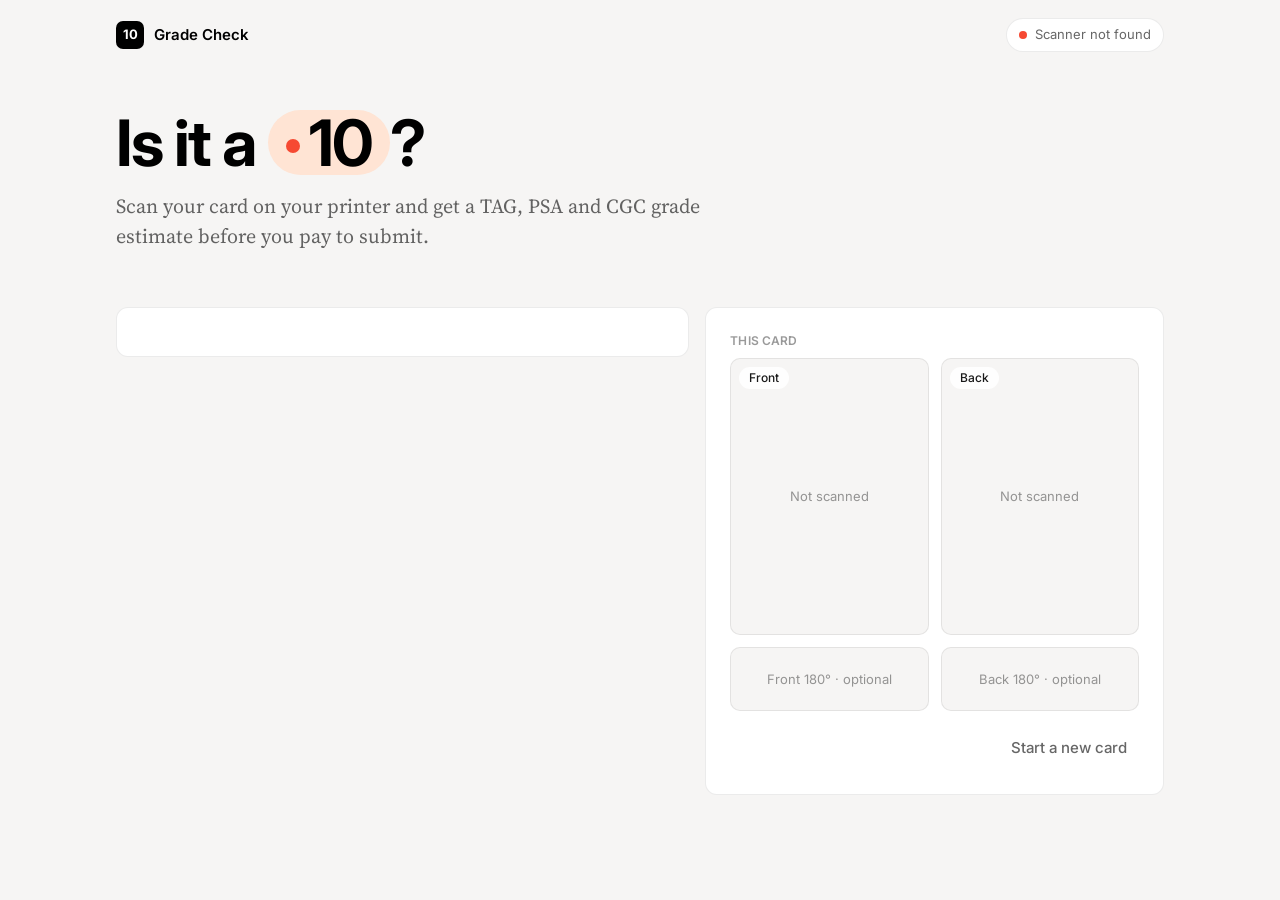
==== templates/grade.html @ aa5a7afa "Add Grade Check: scan a card and estimate TAG, PSA and CGC grades A local web app (grade_app.py, por" ====
<!doctype html>
<html lang="en">
<head>
<meta charset="utf-8">
<meta name="viewport" content="width=device-width, initial-scale=1">
<title>Grade Check</title>
<link rel="preconnect" href="https://fonts.googleapis.com">
<link rel="preconnect" href="https://fonts.gstatic.com" crossorigin>
<link href="https://fonts.googleapis.com/css2?family=Inter:wght@400;500;600;700&family=Source+Serif+4:opsz,wght@8..60,400&display=swap" rel="stylesheet">
<style>
  :root {
    --paper: #f6f5f4; --white: #ffffff; --ink: #000000;
    --ink-95: rgba(0,0,0,.95); --ink-90: rgba(0,0,0,.9); --ink-60: rgba(0,0,0,.6);
    --ink-40: rgba(0,0,0,.4); --ink-20: rgba(0,0,0,.2); --hair: rgba(0,0,0,.08); --hair-2: rgba(0,0,0,.05);
    --blue: #0075de; --blue-hover: #005bab; --sky-tint: #e6f3fe; --sky-wash: #62aef0;
    --marigold: #ffb110; --saffron: #e89d01; --coral: #f64932; --vermillion: #e32d14;
    --midnight: #02093a; --mocha: #b18164; --graphite: #615d59;
    --peach: #ffe4d4; --mint: #e3f5e9; --mint-ink: #1f7a45; --butter: #fff3d6; --rose: #fde7e3;
    --sans: "Inter", -apple-system, BlinkMacSystemFont, "Segoe UI", sans-serif;
    --serif: "Source Serif 4", Georgia, serif;
  }
  * { box-sizing: border-box; }
  html { -webkit-font-smoothing: antialiased; }
  body { margin: 0; background: var(--paper); color: var(--ink-95); font: 16px/1.5 var(--sans); font-feature-settings: "lnum"; }
  main { max-width: 1080px; margin: 0 auto; padding: 0 16px 96px; }
  button { font: inherit; cursor: pointer; }
  a { color: var(--blue); }

  /* top bar */
  .bar { display: flex; align-items: center; justify-content: space-between; padding: 18px 0; gap: 12px; }
  .brand { display: flex; align-items: center; gap: 10px; font-weight: 600; font-size: 15px; color: var(--ink); }
  .logo { width: 28px; height: 28px; border-radius: 7px; background: var(--ink); color: var(--white); display: grid; place-items: center; font-size: 13px; font-weight: 700; }
  .status { display: inline-flex; align-items: center; gap: 8px; font-size: 13px; color: var(--ink-60); padding: 6px 12px; border-radius: 9999px; background: var(--white); border: 1px solid var(--hair); }
  .dot { width: 8px; height: 8px; border-radius: 50%; background: var(--ink-20); }
  .dot.on { background: #2fb36a; box-shadow: 0 0 0 3px rgba(47,179,106,.15); }
  .dot.off { background: var(--coral); }

  /* hero */
  .hero { padding: 40px 0 28px; }
  h1 { font-size: clamp(40px, 7vw, 64px); line-height: 1.02; letter-spacing: -0.03em; font-weight: 700; margin: 0; color: var(--ink); }
  .hl { display: inline-block; background: var(--peach); border-radius: 9999px; padding: 0 .28em; position: relative; }
  .hl::before { content: ""; display: inline-block; width: .22em; height: .22em; border-radius: 50%; background: var(--coral); vertical-align: middle; margin: -.1em .14em 0 0; }
  .lede { font-family: var(--serif); font-size: 20px; line-height: 1.5; color: var(--ink-60); max-width: 640px; margin: 16px 0 0; }

  /* stepper */
  .steps { display: flex; gap: 8px; flex-wrap: wrap; margin: 8px 0 20px; }
  .step-pill { display: inline-flex; align-items: center; gap: 8px; border: 1px solid var(--hair); background: var(--white); color: var(--ink-60); border-radius: 9999px; padding: 6px 14px 6px 6px; font-size: 14px; font-weight: 500; transition: background .2s ease, color .2s ease, border-color .2s ease; }
  .step-pill .n { width: 22px; height: 22px; border-radius: 50%; background: var(--hair-2); display: grid; place-items: center; font-size: 12px; font-weight: 600; color: var(--ink-60); }
  .step-pill.active { color: var(--ink); border-color: var(--ink-20); }
  .step-pill.active .n { background: var(--ink); color: var(--white); }
  .step-pill.done .n { background: var(--mint); color: var(--mint-ink); }
  .step-pill .opt { font-size: 11px; color: var(--ink-40); font-weight: 500; }
  .step-pill:hover { border-color: var(--ink-20); }

  /* layout */
  .work { display: grid; grid-template-columns: minmax(0, 1.25fr) minmax(0, 1fr); gap: 16px; align-items: start; }
  @media (max-width: 860px) { .work { grid-template-columns: 1fr; } }
  .card { background: var(--white); border: 1px solid var(--hair); border-radius: 12px; padding: 24px; }
  .card h2 { font-size: 22px; letter-spacing: -0.011em; line-height: 1.25; margin: 0 0 6px; color: var(--ink); font-weight: 600; }
  .muted { color: var(--ink-60); }
  .small { font-size: 14px; }
  .eyebrow { font-size: 12px; letter-spacing: .01em; text-transform: uppercase; color: var(--ink-40); font-weight: 600; margin-bottom: 8px; }

  /* step panel */
  .stage { display: grid; grid-template-columns: 180px 1fr; gap: 24px; align-items: center; margin: 20px 0 24px; }
  @media (max-width: 520px) { .stage { grid-template-columns: 1fr; } .stage svg { max-width: 200px; } }
  .checklist { list-style: none; padding: 0; margin: 0; display: grid; gap: 10px; }
  .checklist li { display: flex; gap: 10px; align-items: flex-start; font-size: 15px; color: var(--ink-90); }
  .tick { flex: none; width: 20px; height: 20px; border-radius: 6px; border: 1.5px solid var(--ink-20); margin-top: 1px; display: grid; place-items: center; cursor: pointer; transition: all .2s ease; background: var(--white); }
  .tick.on { background: var(--ink); border-color: var(--ink); }
  .tick.on::after { content: ""; width: 9px; height: 5px; border: 2px solid var(--white); border-top: 0; border-right: 0; transform: rotate(-45deg) translate(1px, -1px); }
  .actions { display: flex; gap: 10px; align-items: center; flex-wrap: wrap; }
  .btn { border: 0; border-radius: 8px; padding: 10px 18px; font-size: 15px; font-weight: 500; transition: background .2s ease, transform .2s cubic-bezier(.34,1.56,.64,1); }
  .btn:active { transform: scale(.97); }
  .btn-primary { background: var(--blue); color: var(--white); }
  .btn-primary:hover { background: var(--blue-hover); }
  .btn-primary:disabled { background: var(--ink-20); cursor: wait; }
  .btn-ghost { background: var(--sky-tint); color: var(--blue); }
  .btn-text { background: transparent; color: var(--ink-60); padding: 10px 12px; }
  .btn-text:hover { color: var(--ink); }
  .btn-big { padding: 14px 26px; font-size: 16px; font-weight: 600; }
  .link-upload { font-size: 14px; color: var(--ink-60); cursor: pointer; text-decoration: underline; text-decoration-color: var(--ink-20); text-underline-offset: 3px; }
  .link-upload input { display: none; }
  .res { display: inline-flex; background: var(--hair-2); border-radius: 9999px; padding: 3px; gap: 2px; }
  .res button { border: 0; background: transparent; border-radius: 9999px; padding: 5px 12px; font-size: 13px; font-weight: 500; color: var(--ink-60); }
  .res button.on { background: var(--white); color: var(--ink); box-shadow: 0 0 0 1px var(--hair); }

  .progress { height: 6px; background: var(--hair-2); border-radius: 9999px; overflow: hidden; margin-top: 16px; display: none; }
  .progress.on { display: block; }
  .progress i { display: block; height: 100%; width: 0; background: var(--blue); border-radius: 9999px; transition: width .4s linear; }
  .msg { margin-top: 14px; font-size: 14px; padding: 10px 14px; border-radius: 8px; display: none; }
  .msg.on { display: block; }
  .msg.err { background: var(--rose); color: var(--vermillion); }
  .msg.warn { background: var(--butter); color: #8a5a00; }
  .msg.ok { background: var(--mint); color: var(--mint-ink); }

  /* tray */
  .tray { display: grid; grid-template-columns: 1fr 1fr; gap: 12px; }
  .thumb { border: 1px solid var(--hair); border-radius: 10px; background: var(--paper); aspect-ratio: 5/7; display: grid; place-items: center; overflow: hidden; position: relative; cursor: pointer; transition: border-color .2s ease; }
  .thumb:hover { border-color: var(--ink-20); }
  .thumb img { width: 100%; height: 100%; object-fit: contain; }
  .thumb .ph { color: var(--ink-40); font-size: 13px; text-align: center; padding: 8px; }
  .thumb .tag { position: absolute; left: 8px; top: 8px; background: rgba(255,255,255,.92); border-radius: 9999px; padding: 2px 10px; font-size: 12px; font-weight: 500; color: var(--ink-90); }
  .thumb .c { position: absolute; left: 8px; right: 8px; bottom: 8px; background: rgba(255,255,255,.92); border-radius: 8px; padding: 4px 8px; font-size: 12px; font-variant-numeric: tabular-nums; color: var(--ink-90); text-align: center; }
  .tray-sub { display: grid; grid-template-columns: 1fr 1fr; gap: 12px; margin-top: 12px; }
  .tray-sub .thumb { aspect-ratio: auto; height: 64px; }

  /* results */
  .results { margin-top: 48px; display: none; }
  .results.on { display: block; }
  .section-title { font-size: clamp(28px, 4vw, 40px); letter-spacing: -0.025em; line-height: 1.1; font-weight: 700; margin: 0 0 8px; color: var(--ink); }
  .verdict { border-radius: 12px; padding: 32px; display: grid; grid-template-columns: 1fr auto; gap: 24px; align-items: center; margin-top: 20px; }
  @media (max-width: 640px) { .verdict { grid-template-columns: 1fr; } }
  .verdict.good { background: var(--mint); }
  .verdict.maybe { background: var(--butter); }
  .verdict.no { background: var(--rose); }
  .verdict.unknown { background: var(--sky-tint); }
  .verdict h3 { font-size: clamp(26px, 4vw, 36px); letter-spacing: -0.02em; line-height: 1.12; margin: 0; color: var(--ink); }
  .verdict p { font-family: var(--serif); font-size: 18px; color: var(--ink-60); margin: 10px 0 0; max-width: 560px; }
  .big-num { font-size: 72px; font-weight: 700; letter-spacing: -0.04em; line-height: 1; color: var(--ink); text-align: right; }
  .big-num small { display: block; font-size: 13px; letter-spacing: 0; font-weight: 500; color: var(--ink-60); margin-top: 6px; }

  .companies { display: grid; grid-template-columns: repeat(3, minmax(0, 1fr)); gap: 16px; margin-top: 16px; }
  @media (max-width: 760px) { .companies { grid-template-columns: 1fr; } }
  .co-name { display: flex; justify-content: space-between; align-items: center; }
  .co-name b { font-size: 14px; letter-spacing: .02em; }
  .pill { display: inline-block; border-radius: 9999px; padding: 3px 10px; font-size: 12px; font-weight: 500; }
  .pill.good { background: var(--mint); color: var(--mint-ink); }
  .pill.maybe { background: var(--butter); color: #8a5a00; }
  .pill.no { background: var(--rose); color: var(--vermillion); }
  .pill.grey { background: var(--hair-2); color: var(--ink-60); }
  .grade-val { font-size: 40px; font-weight: 700; letter-spacing: -0.03em; line-height: 1.1; margin: 14px 0 4px; color: var(--ink); }
  .grade-sub { font-size: 14px; color: var(--ink-60); font-variant-numeric: tabular-nums; }
  .why { list-style: none; padding: 0; margin: 16px 0 0; display: grid; gap: 8px; border-top: 1px solid var(--hair); padding-top: 14px; }
  .why li { font-size: 14px; color: var(--ink-60); display: flex; gap: 8px; }
  .why li::before { content: ""; flex: none; width: 6px; height: 6px; border-radius: 50%; background: var(--ink-20); margin-top: 8px; }

  .measure { display: grid; grid-template-columns: repeat(2, minmax(0, 1fr)); gap: 16px; margin-top: 16px; }
  @media (max-width: 760px) { .measure { grid-template-columns: 1fr; } }
  .diagram { display: grid; grid-template-columns: 1fr; gap: 16px; align-items: start; }
  .diagram .cs { max-width: 460px; width: 100%; margin: 0 auto; }
  .kv { display: grid; gap: 10px; font-size: 14px; }
  .kv div { display: flex; justify-content: space-between; gap: 12px; border-bottom: 1px solid var(--hair-2); padding-bottom: 8px; }
  .kv span:first-child { color: var(--ink-60); }
  .kv span:last-child { font-variant-numeric: tabular-nums; font-weight: 500; }
  .legend { display: flex; gap: 14px; flex-wrap: wrap; font-size: 12px; color: var(--ink-60); margin-top: 12px; }
  .legend i { display: inline-block; width: 8px; height: 8px; border-radius: 50%; margin-right: 6px; vertical-align: middle; }
  .surface-img { width: 100%; border-radius: 8px; margin-top: 12px; border: 1px solid var(--hair); }

  /* expected grades */
  .xg { margin-top: 16px; }
  .xg-head { display: flex; justify-content: space-between; align-items: baseline; gap: 12px; flex-wrap: wrap; padding-bottom: 12px; border-bottom: 1px solid var(--hair); }
  .xg-row { display: grid; grid-template-columns: 150px 220px 170px 1fr; gap: 16px; align-items: center; padding: 14px 0; border-bottom: 1px solid var(--hair-2); }
  .xg-row:last-of-type { border-bottom: 0; }
  @media (max-width: 860px) { .xg-row { grid-template-columns: 1fr 1fr; } .xg-why { grid-column: 1 / -1; } }
  .xg-co { font-weight: 700; font-size: 18px; color: var(--ink); }
  .xg-co span { display: block; font-weight: 400; font-size: 12px; color: var(--ink-40); margin-top: 6px; }
  .xg-logo { display: block; height: 30px; width: auto; max-width: 110px; object-fit: contain; object-position: left center; }
  .xg-logo-psa { height: 24px; }
  .xg-grade { display: flex; align-items: center; gap: 10px; }
  .xg-grade b { font-size: 24px; letter-spacing: -0.02em; color: var(--ink); }
  .xg-sub { font-size: 13px; color: var(--ink-60); font-variant-numeric: tabular-nums; }
  .xg-why { font-size: 13px; color: var(--ink-60); }

  /* centering on the real scan */
  .cs { position: relative; cursor: zoom-in; }
  .cs img { width: 100%; display: block; border-radius: 6px; }
  .cs svg { position: absolute; inset: 0; width: 100%; height: 100%; overflow: visible; }
  .cs-card { fill: none; stroke: rgba(255,255,255,.55); stroke-width: .25; stroke-dasharray: 1 .8; }
  .cs-inner { fill: none; stroke: #3fd0e6; stroke-width: .35; }
  .cs-dim { stroke: #3fd0e6; stroke-width: .45; }
  .cs-lbl { font: 600 3px Inter, sans-serif; fill: #fff; paint-order: stroke; stroke: rgba(0,0,0,.75); stroke-width: .7px; }

  .spot { margin: 14px 0 0; cursor: zoom-in; }
  .spot img { width: 100%; display: block; border-radius: 6px; border: 1px solid var(--hair); }
  .spot figcaption { font-size: 13px; color: var(--ink-60); margin-top: 6px; }
  .spot figcaption b { color: var(--ink); font-weight: 600; }

  /* close-up inspection */
  .tabs { display: inline-flex; background: var(--hair-2); border-radius: 9999px; padding: 3px; gap: 2px; margin-bottom: 16px; }
  .tabs button { border: 0; background: transparent; border-radius: 9999px; padding: 6px 16px; font-size: 14px; font-weight: 500; color: var(--ink-60); }
  .tabs button.on { background: var(--white); color: var(--ink); box-shadow: 0 0 0 1px var(--hair); }
  .cu-top { display: grid; grid-template-columns: minmax(0, 1fr) minmax(0, 1.2fr); gap: 20px; align-items: start; }
  @media (max-width: 760px) { .cu-top { grid-template-columns: 1fr; } }
  figure { margin: 0; }
  .cu-full img, .cu-tile img { width: 100%; display: block; border-radius: 6px; cursor: zoom-in; }
  .cu-full figcaption, .cu-tile figcaption { font-size: 12px; color: var(--ink-60); margin-top: 6px; display: flex; align-items: center; gap: 6px; }
  .cu-tile figcaption { text-transform: capitalize; }
  .cu-tile .ends { margin-left: auto; display: flex; gap: 16px; flex: 1; justify-content: space-between; padding-left: 16px; text-transform: none; color: var(--ink-40); }
  .cu-tile figcaption i { width: 8px; height: 8px; border-radius: 50%; display: inline-block; }
  .cu-corners { display: grid; grid-template-columns: 1fr 1fr; gap: 12px; }
  .cu-edges { display: grid; gap: 12px; }
  .findings { display: grid; grid-template-columns: repeat(auto-fill, minmax(260px, 1fr)); gap: 12px; }
  .finding { display: grid; grid-template-columns: 96px 1fr; gap: 12px; align-items: center; border: 1px solid var(--hair); border-radius: 10px; padding: 8px; cursor: zoom-in; }
  .finding img { width: 96px; height: 96px; object-fit: cover; border-radius: 6px; }
  .finding b { display: block; margin: 4px 0 2px; font-size: 14px; text-transform: capitalize; }
  .fine { font-family: var(--serif); font-size: 16px; color: var(--ink-60); margin-top: 28px; max-width: 720px; }
  .modal { position: fixed; inset: 0; background: rgba(246,245,244,.92); display: none; place-items: center; z-index: 10; padding: 16px; }
  .modal.on { display: grid; }
  .modal img { max-width: min(560px, 100%); max-height: 90vh; border-radius: 12px; border: 1px solid var(--hair); background: var(--white); }
</style>
</head>
<body>
<main>
  <div class="bar">
    <div class="brand"><div class="logo">10</div>Grade Check</div>
    <div class="status"><span class="dot" id="dot"></span><span id="statusText">Looking for your scanner…</span></div>
  </div>

  <section class="hero">
    <h1>Is it a <span class="hl">10</span>?</h1>
    <p class="lede">Scan your card on your printer and get a TAG, PSA and CGC grade estimate before you pay to submit.</p>
  </section>

  <nav class="steps" id="steps"></nav>

  <div class="work">
    <section class="card" id="panel"></section>
    <aside class="card">
      <div class="eyebrow">This card</div>
      <div class="tray">
        <div class="thumb" data-slot="front"><span class="tag">Front</span><div class="ph">Not scanned</div></div>
        <div class="thumb" data-slot="back"><span class="tag">Back</span><div class="ph">Not scanned</div></div>
      </div>
      <div class="tray-sub">
        <div class="thumb" data-slot="front_rot"><div class="ph">Front 180° · optional</div></div>
        <div class="thumb" data-slot="back_rot"><div class="ph">Back 180° · optional</div></div>
      </div>
      <div class="actions" style="margin-top:16px; justify-content:space-between">
        <span class="muted small" id="sessionLabel"></span>
        <button class="btn btn-text" id="newCard">Start a new card</button>
      </div>
    </aside>
  </div>

  <section class="results" id="results"></section>
</main>
<div class="modal" id="modal"><img alt="Enlarged scan"></div>

<script>
const STEPS = [
  {id: "prep", label: "Set up"},
  {id: "front", label: "Front"},
  {id: "back", label: "Back"},
  {id: "front_rot", label: "Front 180°", optional: true},
  {id: "back_rot", label: "Back 180°", optional: true},
];
const SCAN_SECONDS = {600: 40, 1200: 150};
const state = {session: null, step: "prep", dpi: 1200, done: {}, data: {}, checks: [false, false, false, false]};

const $ = (s, el = document) => el.querySelector(s);
const esc = s => String(s ?? "").replace(/[&<>"']/g, c => ({"&": "&amp;", "<": "&lt;", ">": "&gt;", '"': "&quot;", "'": "&#39;"}[c]));

/* ---------- scanner status ---------- */
async function checkScanner() {
  try {
    const r = await (await fetch("/api/scanner")).json();
    $("#dot").className = "dot " + (r.ok ? "on" : "off");
    $("#statusText").textContent = r.ok ? "HP ENVY · " + r.state.toLowerCase() : "Scanner not found";
    if (r.ok && r.located && !state.located) { state.located = true; if (state.step === "prep") renderPanel(); }
  } catch { $("#dot").className = "dot off"; $("#statusText").textContent = "Scanner not found"; }
}

/* ---------- stepper ---------- */
function renderSteps() {
  $("#steps").innerHTML = STEPS.map((s, i) => {
    const cls = [s.id === state.step ? "active" : "", (s.id === "prep" ? state.checks.every(Boolean) && state.step !== "prep" : state.done[s.id]) ? "done" : ""].join(" ");
    const mark = (s.id === "prep" ? state.step !== "prep" : state.done[s.id]) ? "✓" : i + 1;
    return `<button class="step-pill ${cls}" data-step="${s.id}"><span class="n">${mark}</span>${s.label}${s.optional ? ' <span class="opt">optional</span>' : ""}</button>`;
  }).join("");
  document.querySelectorAll("[data-step]").forEach(b => b.onclick = () => go(b.dataset.step));
}

function go(step) { state.step = step; renderSteps(); renderPanel(); }

/* ---------- placement diagram ---------- */
function platenSVG({flipped = false, rotated = false} = {}) {
  const card = flipped ? "#3c5aa6" : "#ffd84d";
  const rot = rotated ? "rotate(180 92 112)" : "";
  return `<svg viewBox="0 0 170 210" width="100%" role="img" aria-label="The card sitting in the scan guide's window">
    <rect x="4" y="4" width="162" height="202" rx="10" fill="#fff" stroke="rgba(0,0,0,.2)"/>
    <path d="M14 14 L34 14 M14 14 L14 34 M14 14 L30 30" stroke="#0075de" stroke-width="3" stroke-linecap="round" fill="none"/>
    <rect x="36" y="40" width="112" height="144" rx="8" fill="#111"/>
    <g transform="${rot}">
      <rect x="48" y="52" width="88" height="122" rx="6" fill="${card}" stroke="rgba(0,0,0,.25)"/>
      <rect x="55" y="59" width="74" height="108" rx="3" fill="${flipped ? "#6f8fd6" : "#fff4c2"}"/>
      ${rotated ? "" : `<text x="92" y="118" text-anchor="middle" font-size="16" font-weight="700" font-family="Inter, sans-serif" fill="rgba(0,0,0,.55)">${flipped ? "BACK" : "FRONT"}</text>`}
      ${rotated ? `<text x="92" y="118" text-anchor="middle" font-size="16" font-weight="700" font-family="Inter, sans-serif" fill="rgba(0,0,0,.55)" transform="rotate(180 92 112)">${flipped ? "BACK" : "FRONT"}</text>` : ""}
    </g>
    <text x="40" y="32" font-size="10" font-family="Inter, sans-serif" fill="rgba(0,0,0,.5)">guide in the arrow corner</text>
    <text x="85" y="200" text-anchor="middle" font-size="10" font-family="Inter, sans-serif" fill="rgba(0,0,0,.5)">card in window, black cover on top</text>
  </svg>`;
}

/* ---------- step panel ---------- */
const PREP = [
  `<a href="/guide" target="_blank" rel="noopener">Print the scan guide</a> (two sheets) and cut out sheet 1's window. One time only.`,
  "Lay sheet 1 on the glass, printed side up, blue corner in the scanner's arrow corner.",
  "Drop the card into the window face down, lined up with the little ticks.",
  "Lay sheet 2 on top, black side down, then close the lid gently.",
];
const SCAN_COPY = {
  front: {title: "Scan the front", body: "Card face down in the window, black cover sheet on top.", svg: {}},
  back: {title: "Scan the back", body: "Lift the cover, flip the card over inside the window, put the cover back.", svg: {flipped: true}},
  front_rot: {title: "Front, turned upside down", body: "For the surface check: front facing the glass again, turned 180° in the window. The light then hits from the other side, so dents and scratches show up.", svg: {rotated: true}},
  back_rot: {title: "Back, turned upside down", body: "Same idea for the back: flip it, then turn it 180°.", svg: {flipped: true, rotated: true}},
};

function renderPanel() {
  const p = $("#panel");
  if (state.step === "prep") {
    const loc = state.locate;
    p.innerHTML = `
      <div class="eyebrow">Step 1</div>
      <h2>Set up the scanner</h2>
      <p class="muted small" style="margin:0">The printed guide holds the card in the same spot every time and gives it the black background edge checks need.</p>
      <div class="stage">
        ${loc && loc.preview ? `<img src="${esc(loc.preview)}" alt="Preview of the scanner glass" style="width:100%;border-radius:8px;border:1px solid var(--hair);cursor:zoom-in" id="prevImg">` : platenSVG()}
        <ul class="checklist">${PREP.map((t, i) => `<li><span class="tick ${state.checks[i] ? "on" : ""}" data-check="${i}" role="checkbox" aria-checked="${state.checks[i]}" tabindex="0"></span><span>${t}</span></li>`).join("")}</ul>
      </div>
      <div class="actions">
        <button class="btn ${loc && loc.region ? "btn-ghost" : "btn-primary btn-big"}" id="locate">${loc && loc.region ? "Find it again" : "Find my card"}</button>
        ${loc && loc.region ? `<button class="btn btn-primary btn-big" id="ready">Looks good, scan the front</button>` : ""}
        ${state.located && !loc ? `<button class="btn btn-text" id="ready">Skip, the guide hasn't moved</button>` : ""}
      </div>
      <div class="progress" id="prog"><i></i></div>
      <div class="msg" id="msg"></div>`;
    p.querySelectorAll("[data-check]").forEach(t => t.onclick = () => { state.checks[+t.dataset.check] ^= 1; renderPanel(); });
    $("#locate").onclick = locateCard;
    if ($("#ready")) $("#ready").onclick = () => { state.checks = state.checks.map(() => true); go("front"); };
    if ($("#prevImg")) $("#prevImg").onclick = () => { $("#modal img").src = loc.preview; $("#modal").classList.add("on"); };
    if (loc) {
      if (!loc.region) showMsg((loc.warnings || []).join(" ") || loc.error || "Couldn't find the card.", "err");
      else if (loc.warnings && loc.warnings.length) showMsg(loc.warnings.join(" "), "warn");
      else showMsg(loc.mode === "guide" ? "Found the guide and your card, nicely inside the window." : "Found your card.", "ok");
    }
    return;
  }
  const c = SCAN_COPY[state.step];
  const idx = STEPS.findIndex(s => s.id === state.step) + 1;
  const done = state.done[state.step];
  p.innerHTML = `
    <div class="eyebrow">Step ${idx}${STEPS[idx - 1].optional ? " · optional" : ""}</div>
    <h2>${c.title}</h2>
    <p class="muted small" style="margin:0">${c.body}</p>
    <div class="stage">
      ${platenSVG(c.svg)}
      <div>
        <div class="eyebrow">Resolution</div>
        <div class="res" id="res">
          <button data-dpi="600" class="${state.dpi === 600 ? "on" : ""}">600 dpi · ~40s</button>
          <button data-dpi="1200" class="${state.dpi === 1200 ? "on" : ""}">1200 dpi · ~2½ min</button>
        </div>
        <p class="muted small">1200 shows the finest edge wear. 600 is quicker and still fine for centering.</p>
      </div>
    </div>
    <div class="actions">
      <button class="btn btn-primary btn-big" id="scanBtn">${done ? "Scan again" : "Scan " + STEPS[idx - 1].label.toLowerCase()}</button>
      ${done ? `<button class="btn btn-ghost" id="nextBtn">${nextStep() ? "Next step" : "See results"}</button>` : ""}
      ${STEPS[idx - 1].optional && !done ? `<button class="btn btn-text" id="skipBtn">Skip</button>` : ""}
      <label class="link-upload">or upload an image<input type="file" accept="image/*" id="file"></label>
    </div>
    <div class="progress" id="prog"><i></i></div>
    <div class="msg" id="msg"></div>`;
  p.querySelectorAll("[data-dpi]").forEach(b => b.onclick = () => { state.dpi = +b.dataset.dpi; renderPanel(); });
  $("#scanBtn").onclick = () => scan(state.step);
  $("#file").onchange = e => upload(state.step, e.target.files[0]);
  if ($("#nextBtn")) $("#nextBtn").onclick = advance;
  if ($("#skipBtn")) $("#skipBtn").onclick = advance;
  const d = state.data[state.step];
  if (d && d.warnings && d.warnings.length) showMsg(d.warnings.join(" "), "warn");
}

function nextStep() {
  const order = STEPS.map(s => s.id);
  const i = order.indexOf(state.step);
  return order.slice(i + 1).find(id => id !== "prep" && !state.done[id]);
}
function advance() {
  const n = nextStep();
  if (n) go(n); else { buildReport(); $("#results").scrollIntoView({behavior: "smooth"}); }
}

function showMsg(text, kind) {
  const m = $("#msg"); if (!m) return;
  m.className = "msg on " + kind; m.textContent = text;
}

async function locateCard() {
  const btn = $("#locate");
  btn.disabled = true; btn.textContent = "Taking a quick preview…";
  startProgress(15);
  let d;
  try { d = await (await fetch(`/api/locate/${state.session}`, {method: "POST"})).json(); }
  catch (e) { d = {error: "Couldn't reach the scanner: " + e}; }
  stopProgress();
  state.locate = d;
  if (d.region) state.checks = state.checks.map(() => true);
  renderPanel();
}

/* ---------- scanning ---------- */
let timer = null;
function startProgress(seconds) {
  const bar = $("#prog"); bar.classList.add("on");
  const t0 = Date.now();
  timer = setInterval(() => {
    const pct = Math.min(94, 100 * (1 - Math.exp(-(Date.now() - t0) / 1000 / (seconds * 0.6))));
    $("i", bar).style.width = pct + "%";
  }, 300);
}
function stopProgress() { clearInterval(timer); const bar = $("#prog"); if (bar) $("i", bar).style.width = "100%"; }

async function scan(slot) {
  const btn = $("#scanBtn");
  btn.disabled = true; btn.textContent = "Scanning… keep the lid closed";
  startProgress(SCAN_SECONDS[state.dpi]);
  try {
    const r = await fetch(`/api/scan/${state.session}/${slot}`, {method: "POST", headers: {"Content-Type": "application/json"}, body: JSON.stringify({dpi: state.dpi})});
    handleResult(slot, await r.json());
  } catch (e) { handleResult(slot, {error: "Couldn't reach the scanner: " + e}); }
  stopProgress();
}

async function upload(slot, file) {
  if (!file) return;
  const fd = new FormData(); fd.append("file", file);
  const btn = $("#scanBtn"); btn.disabled = true; btn.textContent = "Measuring…";
  const r = await fetch(`/api/upload/${state.session}/${slot}`, {method: "POST", body: fd});
  handleResult(slot, await r.json());
}

function handleResult(slot, d) {
  if (d.error) {
    renderPanel();
    showMsg(d.error, "err");
    if (d.raw) setThumb(slot, d.raw, "Card not found");
    return;
  }
  state.done[slot] = true; state.data[slot] = d;
  setThumb(slot, d.overlay, centeringShort(d.centering));
  renderSteps(); renderPanel();
  if (state.done.front && state.done.back) buildReport();
}

function centeringShort(c) {
  if (!c || c.lr === undefined) return "Centering: not found";
  return `${Math.round(c.lr)}/${Math.round(100 - c.lr)} · ${Math.round(c.tb)}/${Math.round(100 - c.tb)}`;
}

function setThumb(slot, src, caption) {
  const t = document.querySelector(`.thumb[data-slot="${slot}"]`);
  const tag = $(".tag", t);
  t.innerHTML = `${tag ? tag.outerHTML : ""}<img src="${esc(src)}" alt="${slot} scan">${caption && slot.indexOf("_rot") < 0 ? `<div class="c">${esc(caption)}</div>` : ""}`;
  t.onclick = () => { $("#modal img").src = src; $("#modal").classList.add("on"); };
}
$("#modal").onclick = () => $("#modal").classList.remove("on");

/* ---------- report ---------- */
const tone = g => /calibrat/i.test(g) ? "grey" : /10/.test(g) ? "good" : /(^9|Mint 9|8\.5)/.test(g) ? "maybe" : "no";

const SEV_COLOR = {red: "#e32d14", yellow: "#e89d01", green: "#2fb36a"};
const LOGOS = {TAG: "/static/logos/tag.png", PSA: "/static/logos/psa.svg", CGC: "/static/logos/cgc.svg"};
// Which corner sits at the left and right end of each edge strip (side strips are rotated so the edge is on top).
const EDGE_ENDS = {top: ["top-left", "top-right"], bottom: ["bottom-left", "bottom-right"],
                   left: ["bottom-left", "top-left"], right: ["top-right", "bottom-right"]};
const REGION_LABEL = r => r.replace("_", " ");

function statusOf(m, kind, key) {
  if (!m || !m.edges_reliable || !m.closeups) return null;
  return m.closeups[kind][key].status;
}

function cardDiagram(m, label) {
  const c = m && m.centering;
  if (!c || c.lr === undefined) return `<div class="muted small">Couldn't find the inner border for the ${label}.</div>`;
  const W = 150, H = 210, w = c.widths_mm, s = 4.2;
  const L = w.left * s, R = w.right * s, T = w.top * s, B = w.bottom * s;
  const col = (kind, key) => { const st = statusOf(m, kind, key); return st ? SEV_COLOR[st] : "rgba(0,0,0,.2)"; };
  const fill = label === "back" ? "#3c5aa6" : "#ffd84d";
  return `<svg viewBox="-14 -14 ${W + 28} ${H + 28}" width="100%" role="img" aria-label="${label} border and condition map">
    <rect x="0" y="0" width="${W}" height="${H}" rx="8" fill="${fill}"/>
    <rect x="${L}" y="${T}" width="${W - L - R}" height="${H - T - B}" rx="2" fill="#fff" opacity=".85"/>
    <line x1="10" y1="-5" x2="${W - 10}" y2="-5" stroke="${col("edges", "top")}" stroke-width="3" stroke-linecap="round"/>
    <line x1="10" y1="${H + 5}" x2="${W - 10}" y2="${H + 5}" stroke="${col("edges", "bottom")}" stroke-width="3" stroke-linecap="round"/>
    <line x1="-5" y1="10" x2="-5" y2="${H - 10}" stroke="${col("edges", "left")}" stroke-width="3" stroke-linecap="round"/>
    <line x1="${W + 5}" y1="10" x2="${W + 5}" y2="${H - 10}" stroke="${col("edges", "right")}" stroke-width="3" stroke-linecap="round"/>
    ${[["top_left", 0, 0], ["top_right", W, 0], ["bottom_left", 0, H], ["bottom_right", W, H]].map(([k, x, y]) => `<circle cx="${x}" cy="${y}" r="6" fill="${col("corners", k)}" stroke="#fff" stroke-width="2"/>`).join("")}
    <text x="${W / 2}" y="${H / 2 - 6}" text-anchor="middle" font-family="Inter, sans-serif" font-size="15" font-weight="700" fill="#000">${c.lr.toFixed(1)} / ${(100 - c.lr).toFixed(1)}</text>
    <text x="${W / 2}" y="${H / 2 + 10}" text-anchor="middle" font-family="Inter, sans-serif" font-size="10" fill="rgba(0,0,0,.6)">left / right</text>
    <text x="${W / 2}" y="${H / 2 + 34}" text-anchor="middle" font-family="Inter, sans-serif" font-size="15" font-weight="700" fill="#000">${c.tb.toFixed(1)} / ${(100 - c.tb).toFixed(1)}</text>
    <text x="${W / 2}" y="${H / 2 + 50}" text-anchor="middle" font-family="Inter, sans-serif" font-size="10" fill="rgba(0,0,0,.6)">top / bottom</text>
  </svg>`;
}

function centerScan(m, label) {
  const v = m.center_view, c = m.centering;
  if (!v || !c || c.lr === undefined) return cardDiagram(m, label);
  const g = v.margin_mm, [cw, ch] = v.card_mm, w = c.widths_mm;
  const VW = cw + 2 * g, VH = ch + 2 * g;
  const L = g + w.left, R = g + cw - w.right, T = g + w.top, B = g + ch - w.bottom;
  const cy = g + ch / 2, cx = g + cw / 2;
  const lbl = (x, y, text, anchor = "middle") => `<text x="${x}" y="${y}" text-anchor="${anchor}" class="cs-lbl">${text}</text>`;
  return `<div class="cs" data-zoom="${esc(v.img)}">
    <img src="${esc(v.img)}" alt="${label} scan with measured borders">
    <svg viewBox="0 0 ${VW} ${VH}" preserveAspectRatio="none" aria-hidden="true">
      <rect x="${g}" y="${g}" width="${cw}" height="${ch}" rx="3" class="cs-card"/>
      <rect x="${L}" y="${T}" width="${R - L}" height="${B - T}" class="cs-inner"/>
      <line x1="${g}" y1="${cy}" x2="${L}" y2="${cy}" class="cs-dim"/>
      <line x1="${R}" y1="${cy}" x2="${g + cw}" y2="${cy}" class="cs-dim"/>
      <line x1="${cx}" y1="${g}" x2="${cx}" y2="${T}" class="cs-dim"/>
      <line x1="${cx}" y1="${B}" x2="${cx}" y2="${g + ch}" class="cs-dim"/>
      ${lbl(L + 1.2, cy - 1.2, `${w.left.toFixed(2)} mm · ${c.lr.toFixed(1)}%`, "start")}
      ${lbl(R - 1.2, cy + 3.6, `${w.right.toFixed(2)} mm · ${(100 - c.lr).toFixed(1)}%`, "end")}
      ${lbl(cx + 1.2, T + 3.4, `${w.top.toFixed(2)} mm · ${c.tb.toFixed(1)}%`, "start")}
      ${lbl(cx + 1.2, B - 1.4, `${w.bottom.toFixed(2)} mm · ${(100 - c.tb).toFixed(1)}%`, "start")}
    </svg>
  </div>`;
}

function measureCard(m, label) {
  if (!m) return `<div class="card"><div class="eyebrow">${label}</div><p class="muted">Not scanned yet.</p></div>`;
  const c = m.centering || {};
  const f = m.findings || [];
  const n = sev => f.filter(x => x.severity === sev).length;
  return `<div class="card">
    <div class="eyebrow">${label}</div>
    <div class="diagram">
      ${centerScan(m, label.toLowerCase())}
      <div class="kv">
        <div><span>Centering, worst side</span><span>${c.worst ? c.worst.toFixed(1) + " / " + (100 - c.worst).toFixed(1) : "—"}</span></div>
        <div><span>Borders L · R</span><span>${c.widths_mm ? c.widths_mm.left.toFixed(2) + " · " + c.widths_mm.right.toFixed(2) + " mm" : "—"}</span></div>
        <div><span>Borders T · B</span><span>${c.widths_mm ? c.widths_mm.top.toFixed(2) + " · " + c.widths_mm.bottom.toFixed(2) + " mm" : "—"}</span></div>
        <div><span>Size</span><span>${m.dims_in ? m.dims_in[0].toFixed(3) + " × " + m.dims_in[1].toFixed(3) + " in" : "—"}</span></div>
        <div><span>Red findings</span><span style="color:${n("red") ? SEV_COLOR.red : "inherit"}">${m.edges_reliable ? n("red") : "needs a scan"}</span></div>
        <div><span>Yellow findings</span><span style="color:${n("yellow") ? SEV_COLOR.yellow : "inherit"}">${m.edges_reliable ? n("yellow") : "needs a scan"}</span></div>
      </div>
    </div>
    <div class="legend"><span><i style="background:${SEV_COLOR.green}"></i>clean</span><span><i style="background:${SEV_COLOR.yellow}"></i>worth a look</span><span><i style="background:${SEV_COLOR.red}"></i>likely costs grade</span><span><i style="background:rgba(0,0,0,.2)"></i>not checked</span></div>
  </div>`;
}

function verdictFor(est) {
  const top = ["TAG", "PSA", "CGC"].map(k => est[k].grade);
  const any10 = top.some(g => /10/.test(g));
  const all10 = top.every(g => /10/.test(g));
  const unknownEdges = est.defect_level === "unknown";
  if (any10 && unknownEdges) return {cls: "unknown", title: "Centering passes for a 10.", body: "This was a photo, not a scan, so corners and edges weren't checked. Scan it on the glass to finish the check.", num: "10?", sub: "centering only"};
  if (all10) return {cls: "good", title: "This looks like a 10 candidate.", body: "Centering and condition clear the bar at every grader. Worth submitting if the card's value covers the fee.", num: "10", sub: "expected at TAG, PSA and CGC"};
  if (any10) return {cls: "maybe", title: "A 10 at some graders, not all.", body: "Pick the grader whose standards this card meets. The expected grades below show where it lands.", num: "10", sub: "at " + ["TAG", "PSA", "CGC"].filter(k => /10/.test(est[k].grade)).join(" and ")};
  if (top.some(g => /(^9|Mint 9)/.test(g))) return {cls: "maybe", title: "Close, but probably a 9.", body: "Something below is holding it back from a 10. Look at the close-ups before paying to submit.", num: "9", sub: "most likely"};
  return {cls: "no", title: "Probably not a 10.", body: "The issues below would likely cap the grade well under a 10.", num: est.PSA.grade.replace("below ", "<"), sub: "most likely PSA"};
}

function expectedBox(est) {
  const row = (name, e) => {
    const t = tone(e.grade);
    const sub = [e.could_be ? `could be ${esc(e.could_be)}` : "", e.score_range ? `score ~${e.score_range[0]}–${e.score_range[1]}` : ""].filter(Boolean).join(" · ");
    const reason = (e.reasons || [])[0];
    return `<div class="xg-row">
      <div class="xg-co"><img class="xg-logo xg-logo-${name.toLowerCase()}" src="${LOGOS[name]}" alt="${name}"><span>${esc(e.note || "")}</span></div>
      <div class="xg-grade"><span class="pill ${t}">${/10/.test(e.grade) ? "10" : "below 10"}</span><b>${esc(e.grade)}</b></div>
      <div class="xg-sub">${sub || "&nbsp;"}</div>
      <div class="xg-why">${reason ? esc(reason) : "Nothing measured is holding it back."}</div>
    </div>`;
  };
  return `<div class="card xg">
    <div class="xg-head"><div class="eyebrow" style="margin:0">Expected grade by company</div>
      <div class="muted small">${est.counts ? `${est.counts.red} red · ${est.counts.yellow} yellow findings` : ""}</div></div>
    ${row("TAG", est.TAG)}${row("PSA", est.PSA)}${row("CGC", est.CGC)}
    <p class="muted small" style="margin:12px 0 0">Beckett isn't listed: it doesn't publish centering limits I could verify. "Could be" allows for a point of centering wobble between scans and counts yellow findings against the card.</p>
  </div>`;
}

function inspection(d) {
  const sides = ["front", "back"].filter(s => d[s] && d[s].closeups);
  if (!sides.length) return "";
  state.inspectSide = sides.includes(state.inspectSide) ? state.inspectSide : sides[0];
  const m = d[state.inspectSide], cu = m.closeups;
  const tile = (key, v, ends) => `<figure class="cu-tile" data-zoom="${esc(v.img)}"><img src="${esc(v.img)}" alt="${REGION_LABEL(key)} close-up"><figcaption><i style="background:${SEV_COLOR[v.status]}"></i>${REGION_LABEL(key)}${ends ? `<span class="ends"><span>← ${ends[0]} corner</span><span>${ends[1]} corner →</span></span>` : ""}</figcaption></figure>`;
  const found = cu.findings.length ? cu.findings.map(f => `
    <div class="finding" data-zoom="${esc(f.img)}">
      <img src="${esc(f.img)}" alt="${esc(f.kind)}">
      <div><span class="pill ${f.severity === "red" ? "no" : "maybe"}">${f.severity === "red" ? "likely costs grade" : "worth a look"}</span>
        <b>${esc(f.kind)}</b>
        <div class="muted small">${REGION_LABEL(f.region)}${f.region === "surface" ? "" : " " + (f.region.includes("_") ? "corner" : "edge")} · ${f.size_mm} mm long${f.depth_mm ? (/whiten/.test(f.kind) ? ` · reaches ${f.depth_mm.toFixed(2)} mm in` : ` · ${f.depth_mm.toFixed(2)} mm deep`) : ""}</div></div>
    </div>`).join("") : `<p class="muted">Nothing flagged on the ${state.inspectSide}. Every corner and edge is outlined green.</p>`;
  return `
    <div class="tabs">${sides.map(s => `<button class="${s === state.inspectSide ? "on" : ""}" data-side="${s}">${s[0].toUpperCase() + s.slice(1)}</button>`).join("")}</div>
    <div class="cu-top">
      <figure class="cu-full" data-zoom="${esc(cu.full)}"><img src="${esc(cu.full)}" alt="${state.inspectSide} with findings boxed"><figcaption>Whole card · every finding boxed</figcaption></figure>
      <div>
        <div class="eyebrow">Corners</div>
        <div class="cu-corners">${["top_left", "top_right", "bottom_left", "bottom_right"].map(k => tile(k, cu.corners[k])).join("")}</div>
      </div>
    </div>
    <div class="eyebrow" style="margin-top:20px">Edges <span class="muted" style="text-transform:none;font-weight:400">· the black band at the top of each strip is just past the card's edge</span></div>
    <div class="cu-edges">${["top", "bottom", "left", "right"].map(k => tile(k, cu.edges[k], EDGE_ENDS[k])).join("")}</div>
    <div class="eyebrow" style="margin-top:20px">Findings</div>
    <div class="findings">${found}</div>
    <div class="legend"><span><i style="background:${SEV_COLOR.green}"></i>clean</span><span><i style="background:${SEV_COLOR.yellow}"></i>yellow box: worth a look</span><span><i style="background:${SEV_COLOR.red}"></i>red box: likely costs grade</span></div>`;
}

function wireInspection(d) {
  document.querySelectorAll("#inspect [data-side]").forEach(b => b.onclick = () => { state.inspectSide = b.dataset.side; $("#inspect").innerHTML = inspection(d); wireInspection(d); });
  document.querySelectorAll("#inspect [data-zoom]").forEach(el => el.onclick = () => { $("#modal img").src = el.dataset.zoom; $("#modal").classList.add("on"); });
}

async function buildReport() {
  const box = $("#results");
  const d = await (await fetch(`/api/report/${state.session}`)).json();
  if (d.error) return;
  const est = d.estimates, v = verdictFor(est);
  let surface = "";
  for (const side of ["front", "back"]) {
    const s = d.surface[side];
    if (!s) continue;
    surface += `<div class="card"><div class="eyebrow">${side} surface</div>
      <p class="muted small" style="margin:0">${s.marks.length ? `${s.marks.length} possible mark${s.marks.length > 1 ? "s" : ""}, also boxed in the close-ups.` : "No dents, scratches or indents stood out."}
      ${(s.debris || []).length ? `<br>Ignored ${s.debris.length} speck${s.debris.length > 1 ? "s" : ""} of dust or lint (grey circles) that showed up in only one scan. A quick wipe of the card and glass avoids these.` : ""}</p>
      ${[...s.marks.map(m => ({...m, what: m.strength > 7 ? "Surface mark · likely costs grade" : "Surface mark · worth a look"})),
         ...(s.debris || []).map(m => ({...m, what: `Dust or lint · only in the ${m.only_in}`}))].map(m => m.pair ? `
        <figure class="spot" data-zoom="${esc(m.pair)}">
          <img src="${esc(m.pair)}" alt="${esc(m.what)} close-up in both scans">
          <figcaption><b>${esc(m.what)}</b> · ${m.length_mm} mm · ${m.x_pct}% across, ${m.y_pct}% down</figcaption>
        </figure>` : "").join("")}
      <img class="surface-img" src="${esc(s.heatmap)}" alt="${side} surface differences"></div>`;
  }
  box.innerHTML = `
    <h2 class="section-title">Your estimate</h2>
    <div class="verdict ${v.cls}">
      <div><h3>${v.title}</h3><p>${v.body}</p></div>
      <div class="big-num">${v.num}<small>${v.sub}</small></div>
    </div>
    ${expectedBox(est)}
    <h2 class="section-title" style="margin-top:48px">Close-up inspection</h2>
    <p class="muted" style="margin:0 0 16px">Every corner and edge at full scan resolution. Click any image to enlarge it.${d.surface_checked ? "" : " Surface marks appear here once you add the 180° scans."}</p>
    <div class="card" id="inspect">${inspection(d)}</div>
    <h2 class="section-title" style="margin-top:48px">Centering and size</h2>
    <div class="measure">${measureCard(d.front, "Front")}${measureCard(d.back, "Back")}</div>
    ${surface ? `<h2 class="section-title" style="margin-top:48px">Surface <span class="pill grey" style="vertical-align:middle">experimental</span></h2><div class="measure">${surface}</div>` : ""}
    <p class="fine">This is a pre-screen from a flatbed scan, not a guarantee. Graders use magnification and multi-angle lighting a scanner can't match, so treat a "10 candidate" as "worth the fee", not "certain".</p>`;
  wireInspection(d);
  document.querySelectorAll("#results .cs[data-zoom], #results .spot[data-zoom]").forEach(el => el.onclick = () => { $("#modal img").src = el.dataset.zoom; $("#modal").classList.add("on"); });
  box.classList.add("on");
}

/* ---------- session ---------- */
async function newSession() {
  const r = await fetch("/api/session", {method: "POST"});
  state.session = (await r.json()).session;
  state.done = {}; state.data = {}; state.locate = null;
  $("#sessionLabel").textContent = "Card " + state.session.slice(9, 15);
  document.querySelectorAll(".thumb").forEach(t => {
    const tag = $(".tag", t), slot = t.dataset.slot;
    t.innerHTML = `${tag ? tag.outerHTML : ""}<div class="ph">${slot.includes("rot") ? (slot.startsWith("front") ? "Front" : "Back") + " 180° · optional" : "Not scanned"}</div>`;
    t.onclick = null;
  });
  $("#results").classList.remove("on");
  go(state.checks.every(Boolean) ? "front" : "prep");
}

$("#newCard").onclick = newSession;
checkScanner(); setInterval(checkScanner, 15000);
newSession();
</script>
</body>
</html>
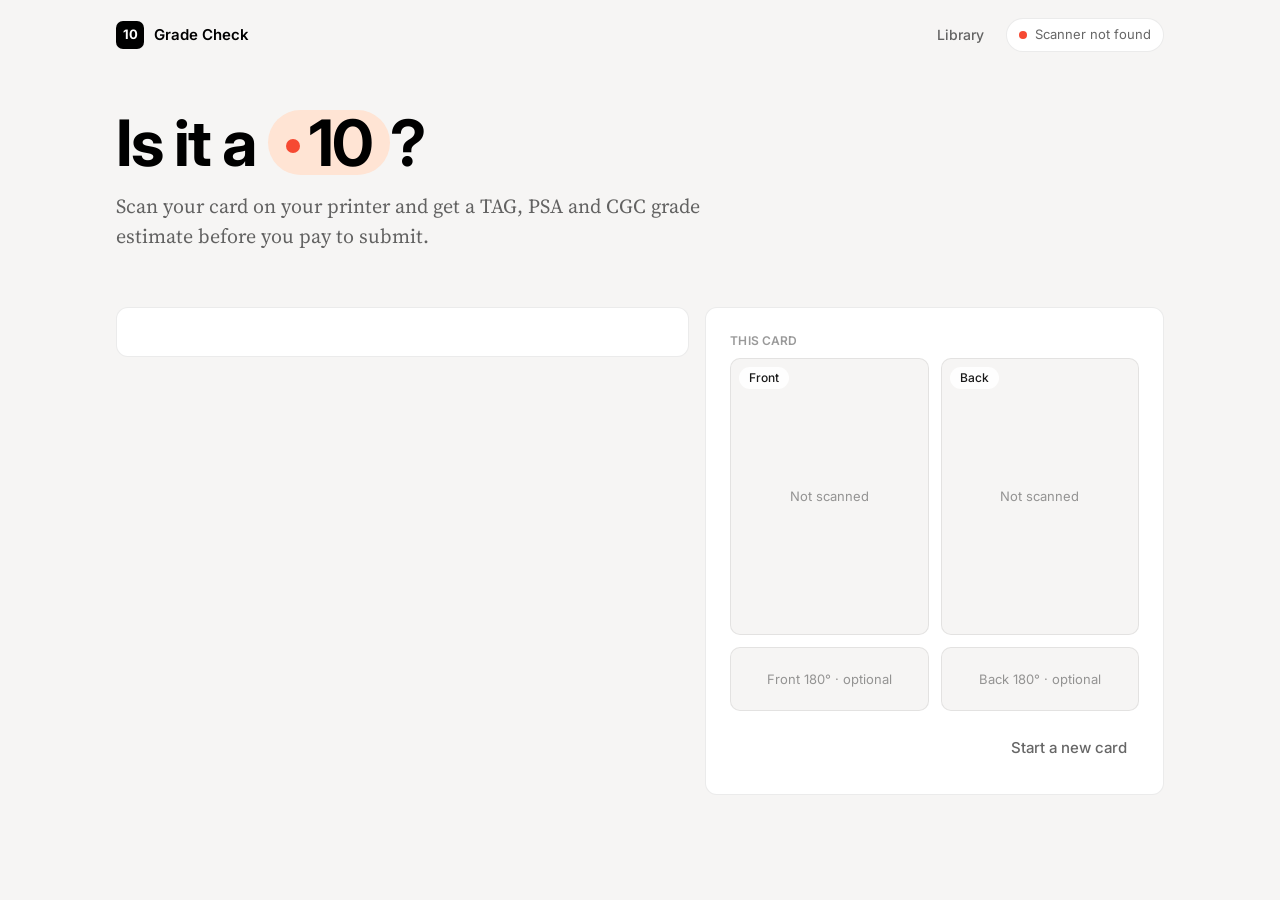
==== commit bf0bff73: "Grade Check: TAG DIG-style report, card library, two-scan zoom viewer - Report rebuilt in TAG's DIG " ====
--- a/templates/grade.html
+++ b/templates/grade.html
@@ -99,6 +99,7 @@
   .thumb { border: 1px solid var(--hair); border-radius: 10px; background: var(--paper); aspect-ratio: 5/7; display: grid; place-items: center; overflow: hidden; position: relative; cursor: pointer; transition: border-color .2s ease; }
   .thumb:hover { border-color: var(--ink-20); }
   .thumb img { width: 100%; height: 100%; object-fit: contain; }
+  .thumb:has(img) { background: #1d1d1d; }
   .thumb .ph { color: var(--ink-40); font-size: 13px; text-align: center; padding: 8px; }
   .thumb .tag { position: absolute; left: 8px; top: 8px; background: rgba(255,255,255,.92); border-radius: 9999px; padding: 2px 10px; font-size: 12px; font-weight: 500; color: var(--ink-90); }
   .thumb .c { position: absolute; left: 8px; right: 8px; bottom: 8px; background: rgba(255,255,255,.92); border-radius: 8px; padding: 4px 8px; font-size: 12px; font-variant-numeric: tabular-nums; color: var(--ink-90); text-align: center; }
@@ -162,6 +163,79 @@
   .xg-sub { font-size: 13px; color: var(--ink-60); font-variant-numeric: tabular-nums; }
   .xg-why { font-size: 13px; color: var(--ink-60); }
 
+
+  .lib-link { font-size: 14px; font-weight: 500; color: var(--ink-60); text-decoration: none; padding: 6px 12px; border-radius: 8px; }
+  .lib-link:hover { background: var(--white); color: var(--ink); box-shadow: 0 0 0 1px var(--hair); }
+
+  /* ---------- TAG DIG-style report ---------- */
+  .dig { background: var(--white); border: 1px solid var(--hair); border-radius: 12px; padding: 28px clamp(16px, 3vw, 40px) 36px; color: #2b2b2b; }
+  .dig h3, .dig h4, .dig h5 { text-transform: uppercase; letter-spacing: .04em; color: #2b2b2b; }
+  .dig-head { display: flex; justify-content: space-between; align-items: flex-start; gap: 24px; flex-wrap: wrap; padding-bottom: 22px; }
+  .dig-title { flex: 1 1 320px; min-width: 0; }
+  .dig-name { width: 100%; font: 700 26px/1.2 var(--sans); text-transform: uppercase; letter-spacing: .02em; color: #2b2b2b; border: 0; border-bottom: 1px dashed transparent; padding: 2px 0; background: transparent; }
+  .dig-name:hover, .dig-name:focus { border-bottom-color: var(--ink-20); outline: none; }
+  .dig-name::placeholder { color: var(--ink-20); text-transform: none; font-weight: 600; font-size: 20px; }
+  .dig-meta { font-size: 12px; font-weight: 600; text-transform: uppercase; letter-spacing: .04em; color: var(--ink-60); margin-top: 6px; }
+  .dig-verdict { display: inline-block; margin-top: 12px; font-size: 13px; font-weight: 600; padding: 4px 12px; border-radius: 9999px; }
+  .dig-verdict.good { background: var(--mint); color: var(--mint-ink); }
+  .dig-verdict.maybe { background: var(--butter); color: #8a5a00; }
+  .dig-verdict.no { background: var(--rose); color: var(--vermillion); }
+  .dig-verdict.unknown { background: var(--sky-tint); color: var(--blue); }
+  .dig-score { display: flex; gap: 22px; align-items: flex-start; text-align: center; }
+  .dig-score-box { background: #2f2f2f; color: #fff; font-weight: 700; font-size: 30px; letter-spacing: -0.01em; border-radius: 8px; padding: 4px 14px; font-variant-numeric: tabular-nums; }
+  .dig-grade { font-weight: 700; font-size: 42px; line-height: 1; color: #2b2b2b; padding-top: 2px; }
+  .dig-score-lbl { font-size: 11px; font-weight: 700; letter-spacing: .06em; text-transform: uppercase; margin-top: 6px; color: #2b2b2b; }
+  .dig-summary { display: grid; grid-template-columns: repeat(5, minmax(0, 1fr)); gap: 12px; text-align: center; padding: 18px 0 8px; border-top: 1px solid var(--hair); }
+  @media (max-width: 760px) { .dig-summary { grid-template-columns: repeat(2, minmax(0, 1fr)); row-gap: 22px; } }
+  .dig-summary svg { width: 30px; height: 30px; color: #2b2b2b; }
+  .dig-summary h4 { margin: 4px 0 4px; font-size: 15px; }
+  .dig-summary div div { font-size: 13px; color: #2b2b2b; font-variant-numeric: tabular-nums; }
+  .dig-summary span { color: var(--ink-60); }
+  .dig-bar { background: #333; color: #fff; text-align: center; font-weight: 700; font-size: 15px; letter-spacing: .1em; text-transform: uppercase; border-radius: 6px; padding: 12px 16px; margin: 32px 0 18px; }
+  .dig-tag { font-size: 10px; letter-spacing: .06em; background: rgba(255,255,255,.18); padding: 2px 8px; border-radius: 9999px; vertical-align: middle; margin-left: 8px; }
+  .dig-centered { text-align: center; padding-bottom: 14px; border-bottom: 1px solid var(--hair); margin-bottom: 16px; }
+  .dig-centered svg { width: 34px; height: 34px; color: #2b2b2b; }
+  .dig-centered h3 { margin: 4px 0; font-size: 20px; }
+  .dig-centered p { margin: 0; font-size: 13px; letter-spacing: .03em; color: #2b2b2b; }
+  .dig-empty { text-align: center; color: var(--ink-60); margin: 8px 0; }
+  .dig-note { font-size: 12px; color: var(--ink-60); margin: 12px 0 0; }
+  .dig .xg-row { grid-template-columns: 150px 220px 170px 1fr; }
+  .dm-grid { display: grid; grid-template-columns: 1fr minmax(240px, 1.2fr) 1fr; grid-template-rows: auto auto auto; gap: 10px 18px; align-items: center; }
+  @media (max-width: 760px) { .dm-grid { grid-template-columns: 1fr 1fr; } .dm-center { grid-column: 1 / -1; order: -1; } }
+  .dm-block { font-size: 12px; }
+  .dm-title { font-weight: 700; text-transform: uppercase; font-size: 14px; letter-spacing: .03em; margin-bottom: 6px; color: #2b2b2b; }
+  .dm-l .dm-title { } .dm-r { text-align: right; } .dm-c { text-align: center; }
+  .dm-sides { display: inline-grid; grid-template-columns: auto auto; gap: 18px; text-align: left; }
+  .dm-side { font-size: 11px; font-weight: 600; text-transform: uppercase; letter-spacing: .04em; color: #2b2b2b; margin-bottom: 2px; }
+  .dm-center { grid-row: 2; grid-column: 2; }
+  .dm-svg { width: 100%; max-width: 330px; display: block; margin: 0 auto; }
+  .dm-svg .dm-c { font: 600 11px Inter, sans-serif; fill: #222; text-anchor: middle; paint-order: stroke; stroke: #fff; stroke-width: 4px; stroke-linejoin: round; }
+  .dm-svg .dm-logo { font: 800 11px Inter, sans-serif; fill: #222; text-anchor: middle; letter-spacing: .06em; }
+  .sc { display: grid; grid-template-columns: 44px auto; gap: 6px; font-size: 12px; font-variant-numeric: tabular-nums; color: #2b2b2b; }
+  .sc span { color: var(--ink-60); }
+  .sc b { font-weight: 600; text-align: right; min-width: 34px; }
+  .sc b.s-y { color: #b07300; } .sc b.s-r { color: var(--vermillion); }
+  .dig-table { width: 100%; border-collapse: collapse; margin-top: 22px; font-size: 13px; }
+  .dig-table th { background: #e3eaea; font-weight: 600; padding: 12px; border: 1px solid #fff; color: #2b2b2b; }
+  .dig-table td { padding: 10px 12px; border-bottom: 1px solid var(--hair); text-transform: capitalize; }
+  .dig-table td.empty { text-align: center; color: var(--ink-60); padding: 22px; text-transform: none; }
+  .dig-sub { display: flex; flex-direction: column; align-items: center; gap: 4px; margin: 26px 0 8px; }
+  .dig-sub h3 { margin: 0; font-size: 20px; }
+  .dig-badge { width: 30px; height: 34px; border: 2.5px dashed #2b2b2b; display: grid; place-items: center; font-weight: 800; font-size: 15px; color: #2b2b2b; }
+  .ann-toggle { display: flex; align-items: center; gap: 8px; font-size: 12px; color: #2b2b2b; margin: 0 0 14px; cursor: pointer; }
+  .ann-toggle input { width: 16px; height: 16px; accent-color: #2b2b2b; }
+  .dt-corners { display: grid; grid-template-columns: repeat(4, minmax(0, 1fr)); gap: 18px; }
+  @media (max-width: 760px) { .dt-corners { grid-template-columns: repeat(2, minmax(0, 1fr)); } }
+  .dt-edges { display: grid; grid-template-columns: repeat(2, minmax(0, 1fr)); gap: 22px 26px; }
+  @media (max-width: 760px) { .dt-edges { grid-template-columns: 1fr; } }
+  .dt { margin: 0; text-align: center; cursor: zoom-in; }
+  .dt img { width: 100%; display: block; border-radius: 4px; box-shadow: 0 1px 6px rgba(0,0,0,.12); }
+  .dt figcaption { display: flex; flex-direction: column; align-items: center; margin-top: 10px; }
+  .dt h5 { margin: 0 0 6px; font-size: 13px; }
+  .dt .sc { grid-template-columns: 52px 44px; }
+  .dt-ends { display: flex; justify-content: space-between; font-size: 11px; color: var(--ink-40); margin-top: 4px; }
+  .surf-card { border: 1px solid var(--hair); border-radius: 10px; padding: 16px; }
+  .surf-card h5 { margin: 0 0 10px; font-size: 13px; }
   /* centering on the real scan */
   .cs { position: relative; cursor: zoom-in; }
   .cs img { width: 100%; display: block; border-radius: 6px; }
@@ -177,6 +251,9 @@
   .spot figcaption b { color: var(--ink); font-weight: 600; }
 
   /* close-up inspection */
+  .side-block + .side-block { margin-top: 16px; }
+  .side-head { display: flex; align-items: baseline; justify-content: space-between; gap: 12px; margin-bottom: 14px; }
+  .side-head h3 { margin: 0; font-size: 22px; letter-spacing: -0.01em; color: var(--ink); }
   .tabs { display: inline-flex; background: var(--hair-2); border-radius: 9999px; padding: 3px; gap: 2px; margin-bottom: 16px; }
   .tabs button { border: 0; background: transparent; border-radius: 9999px; padding: 6px 16px; font-size: 14px; font-weight: 500; color: var(--ink-60); }
   .tabs button.on { background: var(--white); color: var(--ink); box-shadow: 0 0 0 1px var(--hair); }
@@ -196,6 +273,37 @@
   .finding b { display: block; margin: 4px 0 2px; font-size: 14px; text-transform: capitalize; }
   .fine { font-family: var(--serif); font-size: 16px; color: var(--ink-60); margin-top: 28px; max-width: 720px; }
   .modal { position: fixed; inset: 0; background: rgba(246,245,244,.92); display: none; place-items: center; z-index: 10; padding: 16px; }
+  .zoom { position: fixed; inset: 0; z-index: 20; background: #111; display: none; flex-direction: column; color: #fff; }
+  .zoom.on { display: flex; }
+  .zoom-head { display: flex; justify-content: space-between; align-items: center; gap: 12px; padding: 12px 16px; background: #1b1b1b; border-bottom: 1px solid #2a2a2a; flex-wrap: wrap; }
+  .zoom-head b { text-transform: capitalize; font-size: 15px; }
+  .zoom-hint { font-size: 12px; color: rgba(255,255,255,.55); margin-top: 2px; }
+  .zoom-tools { display: flex; align-items: center; gap: 6px; }
+  .zoom-tools button { background: #2b2b2b; color: #fff; border: 1px solid #3a3a3a; border-radius: 8px; min-width: 36px; height: 34px; padding: 0 12px; font-size: 15px; }
+  .zoom-tools button:hover { background: #363636; }
+  .zoom-tools .zoom-close { background: #fff; color: #111; border-color: #fff; font-weight: 600; }
+  #zoomPct { min-width: 54px; text-align: center; font-size: 13px; color: rgba(255,255,255,.75); font-variant-numeric: tabular-nums; }
+  .zoom-panes { flex: 1; display: grid; grid-auto-flow: column; grid-auto-columns: 1fr; gap: 2px; min-height: 0; background: #2a2a2a; }
+  .zoom-panes.rows { grid-auto-flow: row; grid-auto-rows: 1fr; }
+  @media (max-width: 760px) { .zoom-panes { grid-auto-flow: row; grid-auto-rows: 1fr; } }
+  .zp { position: relative; overflow: hidden; background: #0c0c0c; cursor: grab; touch-action: none; }
+  .zp.dragging { cursor: grabbing; }
+  .zp img { position: absolute; left: 0; top: 0; transform-origin: 0 0; max-width: none; user-select: none; -webkit-user-drag: none; }
+  .zp.px img { image-rendering: pixelated; }
+  .zp-label { position: absolute; left: 10px; top: 10px; z-index: 2; background: rgba(0,0,0,.7); padding: 4px 10px; border-radius: 9999px; font-size: 12px; font-weight: 600; }
+  .zp-box { position: absolute; z-index: 1; border: 2px solid #ffc400; border-radius: 2px; pointer-events: none; box-shadow: 0 0 0 1px rgba(0,0,0,.6); }
+  .pill.cleared { background: #e6f0fd; color: #1c63c4; }
+  .finding.is-cleared { border-color: #b9d3f7; background: #f6f9fe; }
+  .finding.is-cleared b { text-decoration: line-through; text-decoration-color: rgba(28,99,196,.5); color: var(--ink-60); }
+  .both.clr { background: #e6f0fd; color: #1c63c4; margin: 6px 0 0; }
+  .finding .both { display: inline-block; margin-top: 6px; margin-left: 0; }
+  .zp-box.cleared { border-color: #2f80ed; }
+  .zp-box.red { border-color: #e32d14; }
+  .legend.key { margin-top: 14px; }
+  .both { display: inline-block; font-size: 11px; font-weight: 600; padding: 2px 8px; border-radius: 9999px; margin-left: 4px; }
+  .both.yes { background: var(--mint); color: var(--mint-ink); }
+  .both.no { background: var(--sky-tint); color: var(--blue); }
+  [data-rect]:not([data-rect=""]) { cursor: zoom-in; }
   .modal.on { display: grid; }
   .modal img { max-width: min(560px, 100%); max-height: 90vh; border-radius: 12px; border: 1px solid var(--hair); background: var(--white); }
 </style>
@@ -203,8 +311,11 @@
 <body>
 <main>
   <div class="bar">
-    <div class="brand"><div class="logo">10</div>Grade Check</div>
-    <div class="status"><span class="dot" id="dot"></span><span id="statusText">Looking for your scanner…</span></div>
+    <a class="brand" href="/" style="text-decoration:none"><div class="logo">10</div>Grade Check</a>
+    <div style="display:flex;gap:10px;align-items:center">
+      <a class="lib-link" href="/library">Library</a>
+      <div class="status"><span class="dot" id="dot"></span><span id="statusText">Looking for your scanner…</span></div>
+    </div>
   </div>
 
   <section class="hero">
@@ -236,6 +347,19 @@
   <section class="results" id="results"></section>
 </main>
 <div class="modal" id="modal"><img alt="Enlarged scan"></div>
+<div class="zoom" id="zoom" role="dialog" aria-modal="true" aria-labelledby="zoomTitle">
+  <div class="zoom-head">
+    <div><b id="zoomTitle"></b><div class="zoom-hint">Scroll or pinch to zoom · drag to move · both views stay locked together</div></div>
+    <div class="zoom-tools">
+      <button data-z="out" aria-label="Zoom out">−</button>
+      <span id="zoomPct">100%</span>
+      <button data-z="in" aria-label="Zoom in">+</button>
+      <button data-z="fit">Fit</button>
+      <button data-z="close" class="zoom-close" aria-label="Close">Close</button>
+    </div>
+  </div>
+  <div class="zoom-panes" id="zoomPanes"></div>
+</div>
 
 <script>
 const STEPS = [
@@ -438,7 +562,7 @@
     return;
   }
   state.done[slot] = true; state.data[slot] = d;
-  setThumb(slot, d.overlay, centeringShort(d.centering));
+  setThumb(slot, (d.center_view && d.center_view.img) || d.overlay, centeringShort(d.centering));
   renderSteps(); renderPanel();
   if (state.done.front && state.done.back) buildReport();
 }
@@ -459,7 +583,13 @@
 /* ---------- report ---------- */
 const tone = g => /calibrat/i.test(g) ? "grey" : /10/.test(g) ? "good" : /(^9|Mint 9|8\.5)/.test(g) ? "maybe" : "no";
 
-const SEV_COLOR = {red: "#e32d14", yellow: "#e89d01", green: "#2fb36a"};
+const SEV_COLOR = {red: "#e32d14", yellow: "#e89d01", green: "#2fb36a", cleared: "#2f80ed"};
+const COLOR_KEY = `<div class="legend key">
+  <span><i style="background:${SEV_COLOR.green}"></i>clean</span>
+  <span><i style="background:${SEV_COLOR.yellow}"></i>yellow · worth a look (counts)</span>
+  <span><i style="background:${SEV_COLOR.red}"></i>red · likely costs grade (counts)</span>
+  <span><i style="background:${SEV_COLOR.cleared}"></i>blue · cleared by the 180° scan, likely dust (not counted)</span>
+</div>`;
 const LOGOS = {TAG: "/static/logos/tag.png", PSA: "/static/logos/psa.svg", CGC: "/static/logos/cgc.svg"};
 // Which corner sits at the left and right end of each edge strip (side strips are rotated so the edge is on top).
 const EDGE_ENDS = {top: ["top-left", "top-right"], bottom: ["bottom-left", "bottom-right"],
@@ -501,7 +631,8 @@
   const L = g + w.left, R = g + cw - w.right, T = g + w.top, B = g + ch - w.bottom;
   const cy = g + ch / 2, cx = g + cw / 2;
   const lbl = (x, y, text, anchor = "middle") => `<text x="${x}" y="${y}" text-anchor="${anchor}" class="cs-lbl">${text}</text>`;
-  return `<div class="cs" data-zoom="${esc(v.img)}">
+  const vs = m.closeups && m.closeups.view_size;
+  return `<div class="cs" data-zoom="${esc(v.img)}" data-side="${label}" data-full="1" data-title="${label} · whole card" data-rect="${vs ? `0,0,${vs[0]},${vs[1]}` : ""}">
     <img src="${esc(v.img)}" alt="${label} scan with measured borders">
     <svg viewBox="0 0 ${VW} ${VH}" preserveAspectRatio="none" aria-hidden="true">
       <rect x="${g}" y="${g}" width="${cw}" height="${ch}" rx="3" class="cs-card"/>
@@ -518,130 +649,378 @@
   </div>`;
 }
 
-function measureCard(m, label) {
-  if (!m) return `<div class="card"><div class="eyebrow">${label}</div><p class="muted">Not scanned yet.</p></div>`;
-  const c = m.centering || {};
-  const f = m.findings || [];
-  const n = sev => f.filter(x => x.severity === sev).length;
-  return `<div class="card">
-    <div class="eyebrow">${label}</div>
-    <div class="diagram">
-      ${centerScan(m, label.toLowerCase())}
-      <div class="kv">
-        <div><span>Centering, worst side</span><span>${c.worst ? c.worst.toFixed(1) + " / " + (100 - c.worst).toFixed(1) : "—"}</span></div>
-        <div><span>Borders L · R</span><span>${c.widths_mm ? c.widths_mm.left.toFixed(2) + " · " + c.widths_mm.right.toFixed(2) + " mm" : "—"}</span></div>
-        <div><span>Borders T · B</span><span>${c.widths_mm ? c.widths_mm.top.toFixed(2) + " · " + c.widths_mm.bottom.toFixed(2) + " mm" : "—"}</span></div>
-        <div><span>Size</span><span>${m.dims_in ? m.dims_in[0].toFixed(3) + " × " + m.dims_in[1].toFixed(3) + " in" : "—"}</span></div>
-        <div><span>Red findings</span><span style="color:${n("red") ? SEV_COLOR.red : "inherit"}">${m.edges_reliable ? n("red") : "needs a scan"}</span></div>
-        <div><span>Yellow findings</span><span style="color:${n("yellow") ? SEV_COLOR.yellow : "inherit"}">${m.edges_reliable ? n("yellow") : "needs a scan"}</span></div>
-      </div>
-    </div>
-    <div class="legend"><span><i style="background:${SEV_COLOR.green}"></i>clean</span><span><i style="background:${SEV_COLOR.yellow}"></i>worth a look</span><span><i style="background:${SEV_COLOR.red}"></i>likely costs grade</span><span><i style="background:rgba(0,0,0,.2)"></i>not checked</span></div>
-  </div>`;
-}
-
 function verdictFor(est) {
   const top = ["TAG", "PSA", "CGC"].map(k => est[k].grade);
-  const any10 = top.some(g => /10/.test(g));
-  const all10 = top.every(g => /10/.test(g));
-  const unknownEdges = est.defect_level === "unknown";
-  if (any10 && unknownEdges) return {cls: "unknown", title: "Centering passes for a 10.", body: "This was a photo, not a scan, so corners and edges weren't checked. Scan it on the glass to finish the check.", num: "10?", sub: "centering only"};
-  if (all10) return {cls: "good", title: "This looks like a 10 candidate.", body: "Centering and condition clear the bar at every grader. Worth submitting if the card's value covers the fee.", num: "10", sub: "expected at TAG, PSA and CGC"};
-  if (any10) return {cls: "maybe", title: "A 10 at some graders, not all.", body: "Pick the grader whose standards this card meets. The expected grades below show where it lands.", num: "10", sub: "at " + ["TAG", "PSA", "CGC"].filter(k => /10/.test(est[k].grade)).join(" and ")};
-  if (top.some(g => /(^9|Mint 9)/.test(g))) return {cls: "maybe", title: "Close, but probably a 9.", body: "Something below is holding it back from a 10. Look at the close-ups before paying to submit.", num: "9", sub: "most likely"};
-  return {cls: "no", title: "Probably not a 10.", body: "The issues below would likely cap the grade well under a 10.", num: est.PSA.grade.replace("below ", "<"), sub: "most likely PSA"};
+  const any10 = top.some(g => /10/.test(g)), all10 = top.every(g => /10/.test(g));
+  if (any10 && est.defect_level === "unknown") return {cls: "unknown", text: "Centering passes for a 10 · corners and edges need a scan"};
+  if (all10) return {cls: "good", text: "10 candidate at TAG, PSA and CGC"};
+  if (any10) return {cls: "maybe", text: "10 at " + ["TAG", "PSA", "CGC"].filter(k => /10/.test(est[k].grade)).join(" and ") + " only"};
+  if (top.some(g => /(^9|Mint 9)/.test(g))) return {cls: "maybe", text: "Close, but probably a 9"};
+  return {cls: "no", text: "Probably not a 10"};
 }
 
 function expectedBox(est) {
   const row = (name, e) => {
-    const t = tone(e.grade);
     const sub = [e.could_be ? `could be ${esc(e.could_be)}` : "", e.score_range ? `score ~${e.score_range[0]}–${e.score_range[1]}` : ""].filter(Boolean).join(" · ");
     const reason = (e.reasons || [])[0];
     return `<div class="xg-row">
       <div class="xg-co"><img class="xg-logo xg-logo-${name.toLowerCase()}" src="${LOGOS[name]}" alt="${name}"><span>${esc(e.note || "")}</span></div>
-      <div class="xg-grade"><span class="pill ${t}">${/10/.test(e.grade) ? "10" : "below 10"}</span><b>${esc(e.grade)}</b></div>
+      <div class="xg-grade"><span class="pill ${tone(e.grade)}">${/10/.test(e.grade) ? "10" : "below 10"}</span><b>${esc(e.grade)}</b></div>
       <div class="xg-sub">${sub || "&nbsp;"}</div>
       <div class="xg-why">${reason ? esc(reason) : "Nothing measured is holding it back."}</div>
     </div>`;
   };
-  return `<div class="card xg">
-    <div class="xg-head"><div class="eyebrow" style="margin:0">Expected grade by company</div>
-      <div class="muted small">${est.counts ? `${est.counts.red} red · ${est.counts.yellow} yellow findings` : ""}</div></div>
-    ${row("TAG", est.TAG)}${row("PSA", est.PSA)}${row("CGC", est.CGC)}
-    <p class="muted small" style="margin:12px 0 0">Beckett isn't listed: it doesn't publish centering limits I could verify. "Could be" allows for a point of centering wobble between scans and counts yellow findings against the card.</p>
+  return `<div class="xg">${row("TAG", est.TAG)}${row("PSA", est.PSA)}${row("CGC", est.CGC)}
+    <p class="dig-note">Beckett isn't listed: it doesn't publish centering limits I could verify. "Could be" allows for a point of centering wobble between scans and counts yellow findings against the card.</p></div>`;
+}
+
+/* ---------- TAG DIG-style report ---------- */
+const ICONS = {
+  corners: `<svg viewBox="0 0 32 32"><path d="M6 14V6h8M18 6h8v8M26 18v8h-8M14 26H6v-8" fill="none" stroke="currentColor" stroke-width="2.2" stroke-dasharray="3 2"/></svg>`,
+  edges: `<svg viewBox="0 0 32 32"><rect x="8" y="4" width="16" height="24" rx="2" fill="none" stroke="currentColor" stroke-width="2.2"/><path d="M8 8h16" stroke="currentColor" stroke-width="2.2" stroke-dasharray="3 2"/></svg>`,
+  centering: `<svg viewBox="0 0 32 32"><path d="M6 8h20M9 13h14M6 18h20M9 23h14" stroke="currentColor" stroke-width="2.2"/></svg>`,
+  surface: `<svg viewBox="0 0 32 32"><rect x="5" y="7" width="22" height="18" rx="2" fill="none" stroke="currentColor" stroke-width="2.2"/><path d="M8 22l6-7 4 4 3-3 4 6" fill="none" stroke="currentColor" stroke-width="2"/></svg>`,
+  dims: `<svg viewBox="0 0 32 32"><rect x="4" y="11" width="24" height="10" rx="1" fill="none" stroke="currentColor" stroke-width="2.2"/><path d="M9 11v4M14 11v5M19 11v4M24 11v5" stroke="currentColor" stroke-width="2"/></svg>`,
+  pin: `<svg viewBox="0 0 32 32"><path d="M16 29s-9-9-9-16a9 9 0 0 1 18 0c0 7-9 16-9 16z" fill="none" stroke="currentColor" stroke-width="2.2"/><circle cx="16" cy="13" r="3.2" fill="none" stroke="currentColor" stroke-width="2.2"/></svg>`,
+};
+const CORNER_TITLE = {top_left: "Top left", top_right: "Top right", bottom_left: "Bottom left", bottom_right: "Bottom right"};
+const isCorner = r => r.includes("_");
+
+function digCounts(d) {
+  const out = {};
+  for (const side of ["front", "back"]) {
+    const m = d[side];
+    const f = ((m && m.findings) || []).filter(x => !(x.severity === "yellow" && x.both === false));  // likely dust
+    out[side] = {
+      corners: m && m.edges_reliable ? f.filter(x => isCorner(x.region)).length : null,
+      edges: m && m.edges_reliable ? f.filter(x => !isCorner(x.region) && x.region !== "surface").length : null,
+      surface: d.surface && d.surface[side] ? d.surface[side].marks.length : null,
+    };
+  }
+  return out;
+}
+
+function centerTag(c) {
+  if (!c || c.lr === undefined) return "—";
+  const r = v => Math.round(v);
+  return `${r(c.lr)}L/${r(100 - c.lr)}R ${r(c.tb)}T/${r(100 - c.tb)}B`;
+}
+
+function summaryRow(d, counts) {
+  const dings = (n) => n === null ? `<span class="muted">not checked</span>` : `<b>${n}</b> DING${n === 1 ? "" : "S"}`;
+  const fb = (fv, bv) => `<div><span>F:</span> ${fv}</div><div><span>B:</span> ${bv}</div>`;
+  const dims = (d.front && d.front.dims_in) || (d.back && d.back.dims_in);
+  return `<div class="dig-summary">
+    <div>${ICONS.corners}<h4>Corners</h4>${fb(dings(counts.front.corners), dings(counts.back.corners))}</div>
+    <div>${ICONS.edges}<h4>Edges</h4>${fb(dings(counts.front.edges), dings(counts.back.edges))}</div>
+    <div>${ICONS.centering}<h4>Centering</h4>${fb(`<b>${centerTag(d.front && d.front.centering)}</b>`, `<b>${centerTag(d.back && d.back.centering)}</b>`)}</div>
+    <div>${ICONS.surface}<h4>Surface</h4>${fb(dings(counts.front.surface), dings(counts.back.surface))}</div>
+    <div>${ICONS.dims}<h4>Dimensions</h4>${dims ? `<div><span>H:</span> <b>${dims[1].toFixed(3)}"</b></div><div><span>W:</span> <b>${dims[0].toFixed(3)}"</b></div>` : "<div>—</div>"}</div>
   </div>`;
 }
 
-function inspection(d) {
-  const sides = ["front", "back"].filter(s => d[s] && d[s].closeups);
-  if (!sides.length) return "";
-  state.inspectSide = sides.includes(state.inspectSide) ? state.inspectSide : sides[0];
-  const m = d[state.inspectSide], cu = m.closeups;
-  const tile = (key, v, ends) => `<figure class="cu-tile" data-zoom="${esc(v.img)}"><img src="${esc(v.img)}" alt="${REGION_LABEL(key)} close-up"><figcaption><i style="background:${SEV_COLOR[v.status]}"></i>${REGION_LABEL(key)}${ends ? `<span class="ends"><span>← ${ends[0]} corner</span><span>${ends[1]} corner →</span></span>` : ""}</figcaption></figure>`;
-  const found = cu.findings.length ? cu.findings.map(f => `
-    <div class="finding" data-zoom="${esc(f.img)}">
+function scoreLines(s, withAngle = true) {
+  if (!s) return `<div class="sc muted">not checked</div>`;
+  const line = (k, v) => `<div class="sc"><span>${k}:</span><b class="${v >= 998 ? "" : v >= 985 ? "s-y" : "s-r"}">${v}</b></div>`;
+  return line("Fray", s.fray) + line("Fill", s.fill) + (withAngle && s.angle !== undefined ? line("Angle", s.angle) : "");
+}
+
+function dingsMap(d) {
+  const sc = (side, kind, key) => d[side] && d[side].subscores ? d[side].subscores[kind][key] : null;
+  const block = (title, kind, key, align) => `<div class="dm-block dm-${align}">
+      <div class="dm-title">${title}</div>
+      <div class="dm-sides">
+        <div><div class="dm-side">Front</div>${scoreLines(sc("front", kind, key), kind === "corners")}</div>
+        <div><div class="dm-side">Back</div>${scoreLines(sc("back", kind, key), false)}</div>
+      </div></div>`;
+  const c = d.front && d.front.centering, dims = d.front && d.front.dims_in;
+  const W = 250, H = 350, g = 30;
+  const svg = `<svg viewBox="0 0 ${W + 2 * g} ${H + 2 * g}" class="dm-svg" aria-label="Card diagram with centering">
+    <rect x="${g}" y="${g}" width="${W}" height="${H}" fill="none" stroke="#222" stroke-width="1.6"/>
+    ${c && c.widths_mm ? (() => { const k = W / 63.5; const L = g + c.widths_mm.left * k, R = g + W - c.widths_mm.right * k, T = g + c.widths_mm.top * k, B = g + H - c.widths_mm.bottom * k;
+      return `<rect x="${L}" y="${T}" width="${R - L}" height="${B - T}" fill="none" stroke="#222" stroke-width="1" stroke-dasharray="4 3"/>
+        <path d="M${L} ${T}L${R} ${B}M${R} ${T}L${L} ${B}" stroke="#222" stroke-width=".8" stroke-dasharray="4 3"/>
+        <text x="${(L + g) / 2 + 2}" y="${g + H / 2}" class="dm-c" transform="rotate(-90 ${(L + g) / 2 + 2} ${g + H / 2})">C ${c.lr.toFixed(2)}</text>
+        <text x="${(R + g + W) / 2 + 2}" y="${g + H / 2}" class="dm-c" transform="rotate(-90 ${(R + g + W) / 2 + 2} ${g + H / 2})">C ${(100 - c.lr).toFixed(2)}</text>
+        <text x="${g + W / 2}" y="${(T + g) / 2 + 4}" class="dm-c">C ${c.tb.toFixed(2)}</text>
+        <text x="${g + W / 2}" y="${(B + g + H) / 2 + 4}" class="dm-c">C ${(100 - c.tb).toFixed(2)}</text>`; })() : ""}
+    <path d="M${g + W / 2} ${g - 18}V${g + H + 18}M${g - 18} ${g + H / 2}H${g + W + 18}" stroke="#222" stroke-width=".7" stroke-dasharray="3 3"/>
+    <rect x="${g + W / 2 - 34}" y="${g + H / 2 - 13}" width="68" height="26" fill="#fff" stroke="#222" stroke-width="1.4"/>
+    <text x="${g + W / 2}" y="${g + H / 2 + 5}" class="dm-logo">GRADE CHECK</text>
+    ${dims ? `<text x="${g + W / 2}" y="${g + H + 22}" class="dm-c">W ${dims[0].toFixed(3)}"</text>
+      <text x="${g + W + 20}" y="${g + H / 2}" class="dm-c" transform="rotate(-90 ${g + W + 20} ${g + H / 2})">H ${dims[1].toFixed(3)}"</text>` : ""}
+    ${[[g, g, "M0 14V0h14"], [g + W, g, "M-14 0H0v14"], [g, g + H, "M0 -14V0h14"], [g + W, g + H, "M-14 0H0v-14"]].map(([x, y, p]) => `<path transform="translate(${x} ${y})" d="${p}" fill="none" stroke="#222" stroke-width="4" stroke-dasharray="3 2"/>`).join("")}
+  </svg>`;
+  return `<div class="dm-grid">
+    ${block("Top L corner", "corners", "top_left", "l")}
+    ${block("Top edge", "edges", "top", "c")}
+    ${block("Top R corner", "corners", "top_right", "r")}
+    ${block("Left edge", "edges", "left", "l")}
+    <div class="dm-center">${svg}</div>
+    ${block("Right edge", "edges", "right", "r")}
+    ${block("Bottom L corner", "corners", "bottom_left", "l")}
+    ${block("Bottom edge", "edges", "bottom", "c")}
+    ${block("Bottom R corner", "corners", "bottom_right", "r")}
+  </div>`;
+}
+
+function surfaceTable(d) {
+  const rows = [];
+  for (const side of ["front", "back"]) {
+    const s = d.surface && d.surface[side];
+    if (!s) continue;
+    s.marks.forEach(m => rows.push([side, `Surface ${m.kind}${m.strength > 7 ? " · likely costs grade" : " · worth a look"}`, `${m.x_pct}% across, ${m.y_pct}% down · ${m.length_mm} mm`]));
+  }
+  const checked = d.surface && Object.keys(d.surface).length;
+  return `<table class="dig-table"><thead><tr><th>ID</th><th>Side</th><th>Type</th><th>Location</th></tr></thead>
+    <tbody>${rows.length ? rows.map((r, i) => `<tr><td>${i + 1}</td><td>${r[0]}</td><td>${esc(r[1])}</td><td>${esc(r[2])}</td></tr>`).join("")
+      : `<tr><td colspan="4" class="empty">${checked ? "No surface defects" : "Surface not checked yet: add the 180° scans"}</td></tr>`}</tbody></table>`;
+}
+
+function dingsList(d) {
+  const all = [];
+  for (const side of ["front", "back"]) {
+    const cu = d[side] && d[side].closeups;
+    if (cu) cu.findings.forEach(f => all.push({...f, side}));
+  }
+  if (!all.length) return `<p class="dig-empty">No DINGS. Nothing found that should affect the grade.</p>`;
+  const pill = f => f.cleared
+    ? `<span class="pill cleared">Cleared by 180° scan</span>`
+    : `<span class="pill ${f.severity === "red" ? "no" : "maybe"}">${f.severity === "red" ? "likely costs grade" : "worth a look"}</span>`;
+  const bothBadge = f => f.cleared ? `<span class="both clr">Not in the 180° scan · likely dust · not counted</span>`
+    : f.both === true ? `<span class="both yes">✓ Seen in both scans</span>`
+    : f.both === false ? `<span class="both no">Only in one scan</span>` : "";
+  const sev = f => f.cleared ? "cleared" : f.severity;
+  return `<div class="findings">${all.map(f => `
+    <div class="finding ${f.cleared ? "is-cleared" : ""}" data-zoom="${esc(f.img)}" data-side="${f.side}" data-sev="${sev(f)}" data-rect="${(f.rect || []).join(",")}" data-box="${(f.view_box || []).join(",")}" data-title="${f.side} · ${esc(f.kind)}${f.cleared ? " (cleared by 180° scan)" : ""}">
       <img src="${esc(f.img)}" alt="${esc(f.kind)}">
-      <div><span class="pill ${f.severity === "red" ? "no" : "maybe"}">${f.severity === "red" ? "likely costs grade" : "worth a look"}</span>
+      <div>${pill(f)}
         <b>${esc(f.kind)}</b>
-        <div class="muted small">${REGION_LABEL(f.region)}${f.region === "surface" ? "" : " " + (f.region.includes("_") ? "corner" : "edge")} · ${f.size_mm} mm long${f.depth_mm ? (/whiten/.test(f.kind) ? ` · reaches ${f.depth_mm.toFixed(2)} mm in` : ` · ${f.depth_mm.toFixed(2)} mm deep`) : ""}</div></div>
-    </div>`).join("") : `<p class="muted">Nothing flagged on the ${state.inspectSide}. Every corner and edge is outlined green.</p>`;
-  return `
-    <div class="tabs">${sides.map(s => `<button class="${s === state.inspectSide ? "on" : ""}" data-side="${s}">${s[0].toUpperCase() + s.slice(1)}</button>`).join("")}</div>
-    <div class="cu-top">
-      <figure class="cu-full" data-zoom="${esc(cu.full)}"><img src="${esc(cu.full)}" alt="${state.inspectSide} with findings boxed"><figcaption>Whole card · every finding boxed</figcaption></figure>
-      <div>
-        <div class="eyebrow">Corners</div>
-        <div class="cu-corners">${["top_left", "top_right", "bottom_left", "bottom_right"].map(k => tile(k, cu.corners[k])).join("")}</div>
+        <div class="muted small">${f.side} · ${REGION_LABEL(f.region)}${f.region === "surface" ? "" : isCorner(f.region) ? " corner" : " edge"} · ${f.size_mm} mm long${f.depth_mm ? (/whiten/.test(f.kind) ? ` · reaches ${f.depth_mm.toFixed(2)} mm in` : ` · ${f.depth_mm.toFixed(2)} mm deep`) : ""}</div>
+        ${bothBadge(f)}</div>
+    </div>`).join("")}</div>${COLOR_KEY}`;
+}
+
+function annToggle(id) {
+  return `<label class="ann-toggle"><input type="checkbox" data-ann="${id}" ${state.annotations === true ? "checked" : ""}> Display measurement annotations</label>`;
+}
+
+function detailTiles(d, side, kind) {
+  const m = d[side];
+  if (!m || !m.closeups) return `<p class="dig-empty">${side[0].toUpperCase() + side.slice(1)} not scanned yet.</p>`;
+  const keys = kind === "corners" ? ["top_left", "top_right", "bottom_left", "bottom_right"] : ["top", "bottom", "left", "right"];
+  const ann = state.annotations === true;
+  return `<div class="${kind === "corners" ? "dt-corners" : "dt-edges"}">${keys.map(k => {
+    const v = m.closeups[kind][k], s = m.subscores ? m.subscores[kind][k] : null;
+    const src = ann ? (v.img_ann || v.img) : v.img;
+    const ends = kind === "edges" ? `<div class="dt-ends"><span>← ${EDGE_ENDS[k][0]}</span><span>${EDGE_ENDS[k][1]} →</span></div>` : "";
+    return `<figure class="dt" data-zoom="${esc(src)}" data-side="${side}" data-rect="${(v.rect || []).join(",")}" data-title="${side} · ${kind === "corners" ? CORNER_TITLE[k] + " corner" : k + " edge"}">
+      <img src="${esc(src)}" data-plain="${esc(v.img)}" data-ann="${esc(v.img_ann || v.img)}" alt="${side} ${REGION_LABEL(k)}">${ends}
+      <figcaption><h5>${kind === "corners" ? CORNER_TITLE[k] : k}</h5>${scoreLines(s, kind === "corners" && side === "front")}</figcaption>
+    </figure>`;
+  }).join("")}</div>`;
+}
+
+function sideHeading(letter, title) {
+  return `<div class="dig-sub"><span class="dig-badge">${letter}</span><h3>${title}</h3></div>`;
+}
+
+function surfaceCards(d) {
+  let html = "";
+  for (const side of ["front", "back"]) {
+    const s = d.surface && d.surface[side];
+    if (!s) continue;
+    html += `<div class="surf-card"><h5>${side} surface</h5>
+      <p class="muted small" style="margin:0">${s.marks.length ? `${s.marks.length} possible mark${s.marks.length > 1 ? "s" : ""}.` : "No dents, scratches or indents stood out."}
+      ${(s.debris || []).length ? `<br>Ignored ${s.debris.length} speck${s.debris.length > 1 ? "s" : ""} of dust or lint (grey circles) that showed up in only one scan.` : ""}</p>
+      <img class="surface-img" src="${esc(s.heatmap)}" alt="${side} surface differences">
+      ${[...s.marks.map(m => ({...m, what: m.strength > 7 ? "Surface mark · likely costs grade" : "Surface mark · worth a look"})),
+         ...(s.debris || []).map(m => ({...m, what: `Dust or lint · only in the ${m.only_in}`}))].map(m => m.pair ? `
+        <figure class="spot" data-zoom="${esc(m.pair)}"><img src="${esc(m.pair)}" alt="${esc(m.what)} in both scans">
+          <figcaption><b>${esc(m.what)}</b> · ${m.length_mm} mm · ${m.x_pct}% across, ${m.y_pct}% down</figcaption></figure>` : "").join("")}
+    </div>`;
+  }
+  return html;
+}
+
+function digReport(d) {
+  const est = d.estimates, counts = digCounts(d), v = verdictFor(est);
+  const tag = est.TAG;
+  const meta = d.meta || {};
+  const scoreText = tag.score_range ? `${tag.score_range[0]}–${tag.score_range[1]}` : "—";
+  const gradeNum = (tag.grade.match(/\d+(\.\d)?/) || ["—"])[0];
+  const gradeWord = tag.grade.replace(/\s*\d+(\.\d)?\s*/, "").toUpperCase() || "";
+  const graded = meta.graded_at ? new Date(meta.graded_at * 1000).toLocaleDateString(undefined, {year: "numeric", month: "short", day: "numeric"}) : "";
+  return `<article class="dig">
+    <header class="dig-head">
+      <div class="dig-title">
+        <input class="dig-name" id="cardName" value="${esc(meta.name || "")}" placeholder="Name this card (e.g. Pikachu · Crown Zenith 160/159)" aria-label="Card name">
+        <div class="dig-meta">Grade Check DIG-style report${graded ? " · checked " + graded : ""} · ID ${esc(state.session.slice(-6).toUpperCase())}</div>
+        <div class="dig-verdict ${v.cls}">${esc(v.text)}</div>
       </div>
-    </div>
-    <div class="eyebrow" style="margin-top:20px">Edges <span class="muted" style="text-transform:none;font-weight:400">· the black band at the top of each strip is just past the card's edge</span></div>
-    <div class="cu-edges">${["top", "bottom", "left", "right"].map(k => tile(k, cu.edges[k], EDGE_ENDS[k])).join("")}</div>
-    <div class="eyebrow" style="margin-top:20px">Findings</div>
-    <div class="findings">${found}</div>
-    <div class="legend"><span><i style="background:${SEV_COLOR.green}"></i>clean</span><span><i style="background:${SEV_COLOR.yellow}"></i>yellow box: worth a look</span><span><i style="background:${SEV_COLOR.red}"></i>red box: likely costs grade</span></div>`;
-}
-
-function wireInspection(d) {
-  document.querySelectorAll("#inspect [data-side]").forEach(b => b.onclick = () => { state.inspectSide = b.dataset.side; $("#inspect").innerHTML = inspection(d); wireInspection(d); });
-  document.querySelectorAll("#inspect [data-zoom]").forEach(el => el.onclick = () => { $("#modal img").src = el.dataset.zoom; $("#modal").classList.add("on"); });
+      <div class="dig-score">
+        <div><div class="dig-score-box">${scoreText}</div><div class="dig-score-lbl">Est. TAG score</div></div>
+        <div><div class="dig-grade">${gradeNum}</div><div class="dig-score-lbl">${esc(gradeWord)}</div></div>
+      </div>
+    </header>
+    ${summaryRow(d, counts)}
+    <div class="dig-bar">Expected grade by company</div>
+    ${expectedBox(est)}
+    <div class="dig-bar">Defects identified of notable grade significance</div>
+    <div class="dig-centered">${ICONS.pin}<h3>DINGS</h3><p>Snapshot of defects with a notable impact on the grade.</p></div>
+    ${dingsList(d)}
+    <div class="dig-bar">DINGS map</div>
+    ${dingsMap(d)}
+    ${surfaceTable(d)}
+    <p class="dig-note">Fray, Fill and Angle are Grade Check's estimates on TAG's 1000-point style, built from the scan: Fray = edge whitening, Fill = missing material, Angle = corner shape. TAG doesn't publish its formulas.</p>
+    <div class="dig-bar">Centering</div>
+    <div class="measure">${centerCard(d.front, "Front")}${centerCard(d.back, "Back")}</div>
+    <div class="dig-bar">Corner details</div>
+    ${sideHeading("F", "Front corners")}${annToggle("c")}${detailTiles(d, "front", "corners")}
+    ${sideHeading("B", "Back corners")}${detailTiles(d, "back", "corners")}${COLOR_KEY}
+    <div class="dig-bar">Edge details</div>
+    ${sideHeading("F", "Front edges")}${annToggle("e")}${detailTiles(d, "front", "edges")}
+    ${sideHeading("B", "Back edges")}${detailTiles(d, "back", "edges")}${COLOR_KEY}
+    ${d.surface_checked ? `<div class="dig-bar">Surface <span class="dig-tag">experimental</span></div><div class="measure">${surfaceCards(d)}</div>` : ""}
+    <p class="fine">This is a pre-screen from a flatbed scan, not a guarantee. Graders use magnification and multi-angle lighting a scanner can't match, so treat a "10 candidate" as "worth the fee", not "certain".</p>
+  </article>`;
+}
+
+function centerCard(m, label) {
+  if (!m) return `<div class="surf-card"><h5>${label}</h5><p class="muted">Not scanned yet.</p></div>`;
+  const c = m.centering || {};
+  return `<div class="surf-card"><h5>${label} · ${centerTag(c)}</h5>
+    <div class="diagram">${centerScan(m, label.toLowerCase())}
+      <div class="kv">
+        <div><span>Left · right border</span><span>${c.widths_mm ? c.widths_mm.left.toFixed(2) + " · " + c.widths_mm.right.toFixed(2) + " mm" : "—"}</span></div>
+        <div><span>Top · bottom border</span><span>${c.widths_mm ? c.widths_mm.top.toFixed(2) + " · " + c.widths_mm.bottom.toFixed(2) + " mm" : "—"}</span></div>
+        <div><span>Precise centering</span><span>${c.lr !== undefined ? `${c.lr.toFixed(2)} / ${(100 - c.lr).toFixed(2)} · ${c.tb.toFixed(2)} / ${(100 - c.tb).toFixed(2)}` : "—"}</span></div>
+      </div></div></div>`;
+}
+
+/* ---------- zoom viewer: full-resolution scan, first scan and 180° scan side by side ---------- */
+const Z = {scale: 1, tx: 0, ty: 0, panes: [], box: null, natural: null};
+
+function zoomApply() {
+  for (const p of Z.panes) {
+    p.img.style.transform = `translate(${Z.tx}px, ${Z.ty}px) scale(${Z.scale})`;
+    p.el.classList.toggle("px", Z.scale >= 2.5);
+    if (Z.box && p.box) {
+      const [x0, y0, x1, y1] = Z.box, pad = 10;
+      Object.assign(p.box.style, {left: Z.tx + x0 * Z.scale - pad + "px", top: Z.ty + y0 * Z.scale - pad + "px",
+        width: (x1 - x0) * Z.scale + 2 * pad + "px", height: (y1 - y0) * Z.scale + 2 * pad + "px"});
+    }
+  }
+  // Scale relative to the scan's own pixels (100% = one scan pixel per screen pixel).
+  $("#zoomPct").textContent = Math.round(Z.scale * 100) + "%";
+}
+
+function zoomFit(rect) {
+  const pane = Z.panes[0].el.getBoundingClientRect();
+  const [x0, y0, x1, y1] = rect;
+  Z.scale = Math.min(pane.width / (x1 - x0), pane.height / (y1 - y0)) * 0.92;
+  Z.tx = pane.width / 2 - (x0 + x1) / 2 * Z.scale;
+  Z.ty = pane.height / 2 - (y0 + y1) / 2 * Z.scale;
+  zoomApply();
+}
+
+function zoomAt(factor, cx, cy) {
+  const s = Math.min(16, Math.max(0.05, Z.scale * factor));
+  Z.tx = cx - (cx - Z.tx) * (s / Z.scale);
+  Z.ty = cy - (cy - Z.ty) * (s / Z.scale);
+  Z.scale = s;
+  zoomApply();
+}
+
+function openZoom(el) {
+  const d = state.report, side = el.dataset.side;
+  const zoom = d && d[side] && d[side].zoom;
+  const rect = el.dataset.rect.split(",").map(Number);
+  if (!zoom || rect.length !== 4) return;
+  Z.rect = rect;
+  Z.box = el.dataset.box ? el.dataset.box.split(",").map(Number) : null;
+  Z.sev = el.dataset.sev || "yellow";
+  const sources = [[zoom.view, "First scan"]];
+  if (zoom.view_r180) sources.push([zoom.view_r180, "180° scan, turned back"]);
+  $("#zoomTitle").textContent = el.dataset.title || side;
+  const panes = $("#zoomPanes");
+  // Wide strips (top/bottom edges) get the two scans one above the other so each uses the full width.
+  const [x0, y0, x1, y1] = rect;
+  panes.classList.toggle("rows", (x1 - x0) / (y1 - y0) > 1.6);
+  panes.innerHTML = sources.map(([src, label]) => `<div class="zp"><span class="zp-label">${label}</span><img src="${esc(src)}" alt="${label}" draggable="false">${Z.box ? `<div class="zp-box ${Z.sev}"></div>` : ""}</div>`).join("");
+  Z.panes = [...panes.querySelectorAll(".zp")].map(p => ({el: p, img: $("img", p), box: $(".zp-box", p)}));
+  // Show only the clicked area (cropped), except for full-card views like centering.
+  for (const p of Z.panes) {
+    const clip = () => {
+      if (el.dataset.full) return;
+      const W = p.img.naturalWidth, H = p.img.naturalHeight;
+      p.img.style.clipPath = `inset(${y0}px ${W - x1}px ${H - y1}px ${x0}px)`;
+    };
+    if (p.img.complete && p.img.naturalWidth) clip(); else p.img.onload = clip;
+  }
+  $("#zoom").classList.add("on");
+  document.body.style.overflow = "hidden";
+  requestAnimationFrame(() => zoomFit(rect));
+  for (const p of Z.panes) {
+    p.el.onwheel = e => { e.preventDefault(); const r = p.el.getBoundingClientRect(); zoomAt(Math.exp(-e.deltaY * 0.0015), e.clientX - r.left, e.clientY - r.top); };
+    const pointers = new Map();
+    let last = null, pinch = null;
+    p.el.onpointerdown = e => { p.el.setPointerCapture(e.pointerId); pointers.set(e.pointerId, e); p.el.classList.add("dragging"); last = e; };
+    p.el.onpointermove = e => {
+      if (!pointers.has(e.pointerId)) return;
+      pointers.set(e.pointerId, e);
+      const r = p.el.getBoundingClientRect();
+      if (pointers.size === 2) {
+        const [a, b] = [...pointers.values()];
+        const dist = Math.hypot(a.clientX - b.clientX, a.clientY - b.clientY);
+        if (pinch) zoomAt(dist / pinch, (a.clientX + b.clientX) / 2 - r.left, (a.clientY + b.clientY) / 2 - r.top);
+        pinch = dist;
+        return;
+      }
+      if (last) { Z.tx += e.clientX - last.clientX; Z.ty += e.clientY - last.clientY; zoomApply(); }
+      last = e;
+    };
+    p.el.onpointerup = p.el.onpointercancel = e => { pointers.delete(e.pointerId); pinch = null; last = null; if (!pointers.size) p.el.classList.remove("dragging"); };
+    p.el.ondblclick = e => { const r = p.el.getBoundingClientRect(); zoomAt(2, e.clientX - r.left, e.clientY - r.top); };
+  }
+}
+
+function closeZoom() { $("#zoom").classList.remove("on"); document.body.style.overflow = ""; $("#zoomPanes").innerHTML = ""; }
+
+document.querySelectorAll("#zoom [data-z]").forEach(b => b.onclick = () => {
+  const r = Z.panes[0] && Z.panes[0].el.getBoundingClientRect();
+  if (b.dataset.z === "close") return closeZoom();
+  if (b.dataset.z === "fit") return zoomFit(Z.rect);
+  zoomAt(b.dataset.z === "in" ? 1.6 : 1 / 1.6, r.width / 2, r.height / 2);
+});
+document.addEventListener("keydown", e => { if (e.key === "Escape" && $("#zoom").classList.contains("on")) closeZoom(); });
+window.addEventListener("resize", () => { if ($("#zoom").classList.contains("on")) zoomFit(Z.rect); });
+
+function wireReport() {
+  document.querySelectorAll("#results [data-zoom]").forEach(el => el.onclick = () => {
+    if (el.dataset.rect && state.report && state.report[el.dataset.side] && state.report[el.dataset.side].zoom) return openZoom(el);
+    $("#modal img").src = el.dataset.zoom; $("#modal").classList.add("on");
+  });
+  document.querySelectorAll("#results [data-ann]").forEach(cb => cb.onchange = () => {
+    state.annotations = cb.checked;
+    document.querySelectorAll("#results [data-ann]").forEach(o => { o.checked = cb.checked; });
+    document.querySelectorAll("#results figure.dt").forEach(fig => {
+      const img = fig.querySelector("img");
+      img.src = cb.checked ? img.dataset.ann : img.dataset.plain;
+      fig.dataset.zoom = img.src;
+    });
+  });
+  const name = $("#cardName");
+  if (name) name.onchange = () => fetch(`/api/meta/${state.session}`, {method: "POST", headers: {"Content-Type": "application/json"}, body: JSON.stringify({name: name.value})});
 }
 
 async function buildReport() {
   const box = $("#results");
   const d = await (await fetch(`/api/report/${state.session}`)).json();
   if (d.error) return;
-  const est = d.estimates, v = verdictFor(est);
-  let surface = "";
-  for (const side of ["front", "back"]) {
-    const s = d.surface[side];
-    if (!s) continue;
-    surface += `<div class="card"><div class="eyebrow">${side} surface</div>
-      <p class="muted small" style="margin:0">${s.marks.length ? `${s.marks.length} possible mark${s.marks.length > 1 ? "s" : ""}, also boxed in the close-ups.` : "No dents, scratches or indents stood out."}
-      ${(s.debris || []).length ? `<br>Ignored ${s.debris.length} speck${s.debris.length > 1 ? "s" : ""} of dust or lint (grey circles) that showed up in only one scan. A quick wipe of the card and glass avoids these.` : ""}</p>
-      ${[...s.marks.map(m => ({...m, what: m.strength > 7 ? "Surface mark · likely costs grade" : "Surface mark · worth a look"})),
-         ...(s.debris || []).map(m => ({...m, what: `Dust or lint · only in the ${m.only_in}`}))].map(m => m.pair ? `
-        <figure class="spot" data-zoom="${esc(m.pair)}">
-          <img src="${esc(m.pair)}" alt="${esc(m.what)} close-up in both scans">
-          <figcaption><b>${esc(m.what)}</b> · ${m.length_mm} mm · ${m.x_pct}% across, ${m.y_pct}% down</figcaption>
-        </figure>` : "").join("")}
-      <img class="surface-img" src="${esc(s.heatmap)}" alt="${side} surface differences"></div>`;
-  }
-  box.innerHTML = `
-    <h2 class="section-title">Your estimate</h2>
-    <div class="verdict ${v.cls}">
-      <div><h3>${v.title}</h3><p>${v.body}</p></div>
-      <div class="big-num">${v.num}<small>${v.sub}</small></div>
-    </div>
-    ${expectedBox(est)}
-    <h2 class="section-title" style="margin-top:48px">Close-up inspection</h2>
-    <p class="muted" style="margin:0 0 16px">Every corner and edge at full scan resolution. Click any image to enlarge it.${d.surface_checked ? "" : " Surface marks appear here once you add the 180° scans."}</p>
-    <div class="card" id="inspect">${inspection(d)}</div>
-    <h2 class="section-title" style="margin-top:48px">Centering and size</h2>
-    <div class="measure">${measureCard(d.front, "Front")}${measureCard(d.back, "Back")}</div>
-    ${surface ? `<h2 class="section-title" style="margin-top:48px">Surface <span class="pill grey" style="vertical-align:middle">experimental</span></h2><div class="measure">${surface}</div>` : ""}
-    <p class="fine">This is a pre-screen from a flatbed scan, not a guarantee. Graders use magnification and multi-angle lighting a scanner can't match, so treat a "10 candidate" as "worth the fee", not "certain".</p>`;
-  wireInspection(d);
-  document.querySelectorAll("#results .cs[data-zoom], #results .spot[data-zoom]").forEach(el => el.onclick = () => { $("#modal img").src = el.dataset.zoom; $("#modal").classList.add("on"); });
+  state.report = d;
+  box.innerHTML = digReport(d);
+  wireReport();
   box.classList.add("on");
 }
 
@@ -660,9 +1039,27 @@
   go(state.checks.every(Boolean) ? "front" : "prep");
 }
 
-$("#newCard").onclick = newSession;
+async function openSaved(sid) {
+  state.session = sid;
+  state.checks = state.checks.map(() => true);
+  state.done = {}; state.data = {};
+  $("#sessionLabel").textContent = "Card " + sid.slice(9, 15);
+  for (const slot of ["front", "back", "front_rot", "back_rot"]) {
+    const r = await fetch(`/scans/${sid}/${slot}.json`);
+    if (!r.ok) continue;
+    const d = await r.json();
+    state.done[slot] = true; state.data[slot] = d;
+    setThumb(slot, (d.center_view && d.center_view.img) || `/scans/${sid}/${slot}_overlay.jpg`, centeringShort(d.centering));
+  }
+  go(nextStep() || "front");
+  await buildReport();
+  $("#results").scrollIntoView();
+}
+
+$("#newCard").onclick = () => { history.replaceState(null, "", "/"); newSession(); };
 checkScanner(); setInterval(checkScanner, 15000);
-newSession();
+const savedCard = new URLSearchParams(location.search).get("card");
+if (savedCard && /^[A-Za-z0-9-]+$/.test(savedCard)) openSaved(savedCard); else newSession();
 </script>
 </body>
 </html>
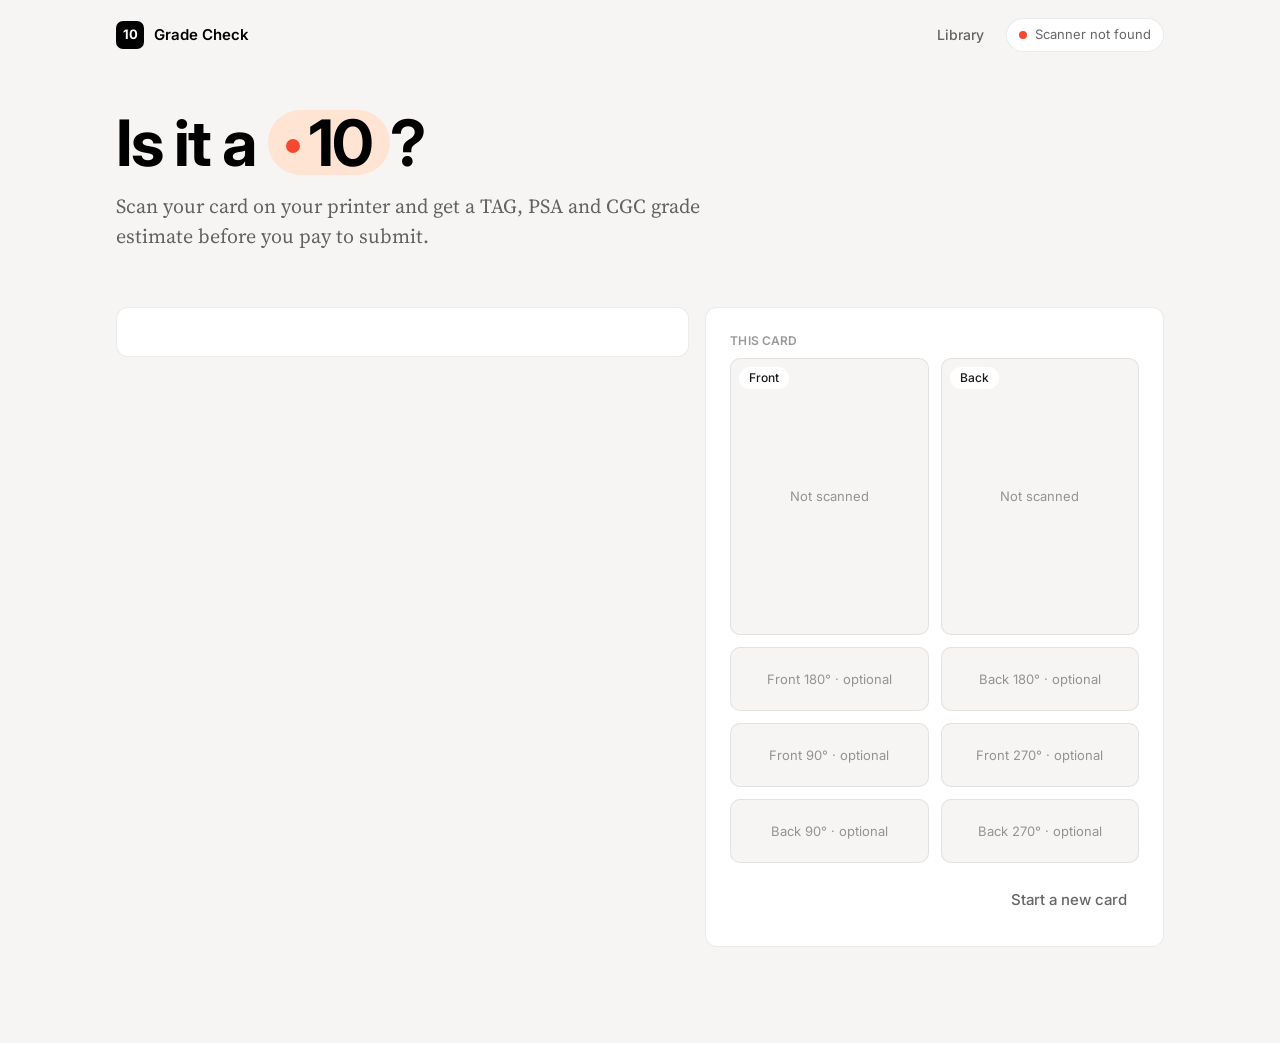
==== commit 4a83e9c6: "Grade Check: 4-angle surface scans, TAG-style relief map, shadow fix - Optional 90° and 270° scans p" ====
--- a/templates/grade.html
+++ b/templates/grade.html
@@ -148,7 +148,22 @@
   .legend i { display: inline-block; width: 8px; height: 8px; border-radius: 50%; margin-right: 6px; vertical-align: middle; }
   .surface-img { width: 100%; border-radius: 8px; margin-top: 12px; border: 1px solid var(--hair); }
 
+  /* TAG comparison */
+  .relief-fig { margin: 8px 0 12px; cursor: zoom-in; }
+  .relief-img { filter: none; background: #888; }
+  .tc-verdict { border-radius: 12px; padding: 14px 16px; margin: 14px 0; background: var(--hair-2); }
+  .tc-verdict.good { background: var(--mint); } .tc-verdict.maybe { background: var(--butter); } .tc-verdict.no { background: var(--rose); }
+  .tc-verdict span { display: block; font-size: 11px; text-transform: uppercase; letter-spacing: .05em; color: var(--ink-60); }
+  .tc-verdict b { font-size: 22px; }
+  .tc-verdict ul { margin: 8px 0 0; padding-left: 18px; font-size: 13px; line-height: 1.5; }
+  .tc-table tr.tc-you td { background: var(--sky-tint); }
+  .tc-h { margin: 22px 0 8px; font-size: 14px; }
+  .tc-fig { margin: 0 0 14px; }
+  .tc-fig img { max-width: 100%; border-radius: 8px; border: 1px solid var(--hair); display: block; }
+  .tc-fig figcaption { font-size: 12px; color: var(--ink-60); margin-top: 4px; }
   /* expected grades */
+  .xg-pending { background: var(--butter); color: #6b4700; border-radius: 10px; padding: 10px 14px; margin-bottom: 12px; font-size: 13px; line-height: 1.45; }
+  .xg-partial .xg-grade b { color: var(--ink-60); }
   .xg { margin-top: 16px; }
   .xg-head { display: flex; justify-content: space-between; align-items: baseline; gap: 12px; flex-wrap: wrap; padding-bottom: 12px; border-bottom: 1px solid var(--hair); }
   .xg-row { display: grid; grid-template-columns: 150px 220px 170px 1fr; gap: 16px; align-items: center; padding: 14px 0; border-bottom: 1px solid var(--hair-2); }
@@ -167,6 +182,77 @@
   .lib-link { font-size: 14px; font-weight: 500; color: var(--ink-60); text-decoration: none; padding: 6px 12px; border-radius: 8px; }
   .lib-link:hover { background: var(--white); color: var(--ink); box-shadow: 0 0 0 1px var(--hair); }
 
+  .xg-odds { grid-column: 1 / -1; margin-top: -4px; }
+  .odds-bar { display: flex; height: 8px; border-radius: 9999px; overflow: hidden; background: var(--hair-2); }
+  .odds-bar span { display: block; height: 100%; }
+  .odds-key { display: flex; flex-wrap: wrap; gap: 4px 14px; font-size: 12px; color: var(--ink-60); margin-top: 6px; }
+  .odds-key i { display: inline-block; width: 8px; height: 8px; border-radius: 50%; margin-right: 5px; vertical-align: middle; }
+  .odds-key b { color: var(--ink); font-weight: 600; }
+  .roi-card { display: flex; gap: 14px; align-items: flex-start; margin-bottom: 16px; }
+  .roi-card img { width: 92px; border-radius: 6px; box-shadow: 0 1px 6px rgba(0,0,0,.15); }
+  .roi-find input { font: inherit; font-size: 14px; padding: 8px 10px; border-radius: 8px; border: 1px solid var(--hair); min-width: 220px; }
+  .cands { display: grid; grid-template-columns: repeat(auto-fill, minmax(130px, 1fr)); gap: 10px; margin-top: 10px; }
+  .cand { display: flex; flex-direction: column; gap: 3px; align-items: flex-start; text-align: left; border: 1px solid var(--hair); background: var(--white); border-radius: 10px; padding: 8px; font-size: 12px; color: var(--ink-60); cursor: pointer; }
+  .cand:hover { border-color: var(--blue); }
+  .cand img { width: 100%; border-radius: 5px; }
+  .cand b { color: var(--ink); font-size: 13px; }
+  .roi-values { display: grid; grid-template-columns: repeat(auto-fill, minmax(140px, 1fr)); gap: 10px 14px; margin: 6px 0 16px; }
+  .roi-in { display: flex; flex-direction: column; gap: 4px; font-size: 12px; color: var(--ink-60); }
+  .roi-in input { font: inherit; font-size: 15px; padding: 8px 10px; border-radius: 8px; border: 1px solid var(--hair); font-variant-numeric: tabular-nums; }
+  .roi-in small a { color: var(--blue); }
+  .sold-cta { background: var(--sky-tint); border-radius: 10px; padding: 12px 14px; margin: 0 0 14px; }
+  .sold-cta code { background: var(--white); padding: 1px 5px; border-radius: 4px; font-size: 12px; }
+  .sold { border: 1px solid var(--hair); border-radius: 12px; padding: 14px 16px; margin: 0 0 16px; background: var(--white); }
+  .sold-head { display: flex; flex-wrap: wrap; align-items: baseline; gap: 6px 12px; margin-bottom: 12px; }
+  .sold-tabs { display: flex; flex-wrap: wrap; gap: 6px; margin-left: auto; }
+  .sold-tab { font: inherit; font-size: 12px; border: 1px solid var(--hair); background: var(--paper); border-radius: 999px; padding: 4px 10px; cursor: pointer; }
+  .sold-tab span { color: var(--ink-40); margin-left: 2px; }
+  .sold-tab.on { background: var(--ink); color: var(--white); border-color: var(--ink); }
+  .sold-tab.on span { color: rgba(255,255,255,.6); }
+  .sold-stats { display: grid; grid-template-columns: repeat(auto-fit, minmax(130px, 1fr)); gap: 10px; margin-bottom: 10px; }
+  .sold-stats div { background: var(--paper); border-radius: 8px; padding: 8px 10px; display: flex; flex-direction: column; }
+  .sold-stats span { font-size: 11px; color: var(--ink-60); text-transform: uppercase; letter-spacing: .04em; }
+  .sold-stats b { font-size: 20px; }
+  .sold-stats small { color: var(--ink-60); font-size: 12px; }
+  .sold-chart { width: 100%; height: auto; display: block; }
+  .sold-chart text { font-size: 10px; fill: var(--ink-40); font-family: var(--sans); }
+  .sold-chart .grid { stroke: var(--hair); }
+  .sold-chart circle.b { fill: var(--blue); fill-opacity: .8; }
+  .sold-chart circle.a { fill: var(--saffron); fill-opacity: .85; }
+  .sold-chart circle.o { fill: none; stroke: var(--ink-20); stroke-width: 1.5; }
+  .sold-chart .avg { stroke: var(--mint-ink); stroke-width: 2; stroke-dasharray: 5 4; }
+  .sold-chart .avgt { fill: var(--mint-ink); font-weight: 600; }
+  .sold-key { display: flex; flex-wrap: wrap; gap: 4px 14px; color: var(--ink-60); margin: 2px 0 4px; }
+  .sold-key i { display: inline-block; width: 9px; height: 9px; border-radius: 50%; margin-right: 5px; vertical-align: -1px; }
+  .sold-key i.b { background: var(--blue); } .sold-key i.a { background: var(--saffron); } .sold-key i.o { border: 1.5px solid var(--ink-20); }
+  .dig-table.sold-table { margin-top: 10px; }
+  .dig-table.sold-table td { vertical-align: top; }
+  .dig-table.sold-table td a { color: var(--ink-90); text-decoration: none; }
+  .dig-table.sold-table td a:hover { color: var(--blue); text-decoration: underline; }
+  .dig-table.sold-table tr.out td { color: var(--ink-40); text-decoration: line-through; }
+  .dig-table.sold-table tr.more { display: none; }
+  .dig-table.sold-table.all tr.more { display: table-row; }
+  .sold-last b, .roi-in small b { color: var(--ink-90); }
+  .roi-in small .use-ask { color: var(--blue); font: inherit; padding: 0; background: none; border: 0; cursor: pointer; text-decoration: underline; }
+  .roi-verdict { padding: 12px 16px; border-radius: 10px; font-size: 15px; margin-bottom: 4px; }
+  .roi-verdict.good { background: var(--mint); color: #134d2c; }
+  .roi-verdict.no { background: var(--butter); color: #6b4700; }
+  .dig-table.roi-table td { text-transform: none; font-variant-numeric: tabular-nums; }
+  .roi-table tr.best td { background: #f2fbf5; font-weight: 600; }
+  .roi-table td.pos { color: var(--mint-ink); font-weight: 600; } .roi-table td.neg { color: var(--vermillion); }
+  .actual { margin-top: 12px; font-size: 13px; }
+  .actual summary { cursor: pointer; color: var(--blue); font-weight: 500; }
+  .actual input, .actual select { font: inherit; font-size: 13px; padding: 7px 9px; border-radius: 8px; border: 1px solid var(--hair); }
+  .actual.done { display: flex; gap: 10px; align-items: center; flex-wrap: wrap; }
+  @media print {
+    body { background: #fff; }
+    .bar, .hero, .steps, .work, .no-print, .ann-toggle, .modal, .zoom, .roi-find, .actual details { display: none !important; }
+    .results { margin-top: 0; }
+    .dig { border: 0; padding: 0; }
+    .dig-bar { -webkit-print-color-adjust: exact; print-color-adjust: exact; break-after: avoid; }
+    .dt, .finding, .surf-card, .xg-row { break-inside: avoid; }
+    input { border: 0 !important; }
+  }
   /* ---------- TAG DIG-style report ---------- */
   .dig { background: var(--white); border: 1px solid var(--hair); border-radius: 12px; padding: 28px clamp(16px, 3vw, 40px) 36px; color: #2b2b2b; }
   .dig h3, .dig h4, .dig h5 { text-transform: uppercase; letter-spacing: .04em; color: #2b2b2b; }
@@ -294,6 +380,10 @@
   .zp-box { position: absolute; z-index: 1; border: 2px solid #ffc400; border-radius: 2px; pointer-events: none; box-shadow: 0 0 0 1px rgba(0,0,0,.6); }
   .pill.cleared { background: #e6f0fd; color: #1c63c4; }
   .finding.is-cleared { border-color: #b9d3f7; background: #f6f9fe; }
+  .finding.is-ignored { opacity: .55; background: var(--hair-2); }
+  .finding.is-ignored b { text-decoration: line-through; }
+  .pill.ignored { background: var(--hair); color: var(--ink-60); }
+  .ign-btn { display: block; margin-top: 6px; padding: 0; font-size: 12px; color: var(--blue); background: none; border: 0; cursor: pointer; text-decoration: underline; }
   .finding.is-cleared b { text-decoration: line-through; text-decoration-color: rgba(28,99,196,.5); color: var(--ink-60); }
   .both.clr { background: #e6f0fd; color: #1c63c4; margin: 6px 0 0; }
   .finding .both { display: inline-block; margin-top: 6px; margin-left: 0; }
@@ -337,6 +427,12 @@
         <div class="thumb" data-slot="front_rot"><div class="ph">Front 180° · optional</div></div>
         <div class="thumb" data-slot="back_rot"><div class="ph">Back 180° · optional</div></div>
       </div>
+      <div class="tray-sub tray-q">
+        <div class="thumb" data-slot="front_r90"><div class="ph">Front 90° · optional</div></div>
+        <div class="thumb" data-slot="front_r270"><div class="ph">Front 270° · optional</div></div>
+        <div class="thumb" data-slot="back_r90"><div class="ph">Back 90° · optional</div></div>
+        <div class="thumb" data-slot="back_r270"><div class="ph">Back 270° · optional</div></div>
+      </div>
       <div class="actions" style="margin-top:16px; justify-content:space-between">
         <span class="muted small" id="sessionLabel"></span>
         <button class="btn btn-text" id="newCard">Start a new card</button>
@@ -368,9 +464,13 @@
   {id: "back", label: "Back"},
   {id: "front_rot", label: "Front 180°", optional: true},
   {id: "back_rot", label: "Back 180°", optional: true},
+  {id: "front_r90", label: "Front 90°", optional: true},
+  {id: "front_r270", label: "Front 270°", optional: true},
+  {id: "back_r90", label: "Back 90°", optional: true},
+  {id: "back_r270", label: "Back 270°", optional: true},
 ];
 const SCAN_SECONDS = {600: 40, 1200: 150};
-const state = {session: null, step: "prep", dpi: 1200, done: {}, data: {}, checks: [false, false, false, false]};
+const state = {session: null, step: "prep", dpi: 1200, done: {}, data: {}, checks: [false, false, false]};
 
 const $ = (s, el = document) => el.querySelector(s);
 const esc = s => String(s ?? "").replace(/[&<>"']/g, c => ({"&": "&amp;", "<": "&lt;", ">": "&gt;", '"': "&quot;", "'": "&#39;"}[c]));
@@ -398,36 +498,39 @@
 function go(step) { state.step = step; renderSteps(); renderPanel(); }
 
 /* ---------- placement diagram ---------- */
-function platenSVG({flipped = false, rotated = false} = {}) {
+function platenSVG({flipped = false, rotated = false, quarter = 0} = {}) {
   const card = flipped ? "#3c5aa6" : "#ffd84d";
-  const rot = rotated ? "rotate(180 92 112)" : "";
+  const rot = quarter ? `rotate(${quarter} 92 112)` : rotated ? "rotate(180 92 112)" : "";
   return `<svg viewBox="0 0 170 210" width="100%" role="img" aria-label="The card sitting in the scan guide's window">
     <rect x="4" y="4" width="162" height="202" rx="10" fill="#fff" stroke="rgba(0,0,0,.2)"/>
     <path d="M14 14 L34 14 M14 14 L14 34 M14 14 L30 30" stroke="#0075de" stroke-width="3" stroke-linecap="round" fill="none"/>
-    <rect x="36" y="40" width="112" height="144" rx="8" fill="#111"/>
+    <rect x="36" y="40" width="112" height="144" rx="8" fill="#f2457f"/>
     <g transform="${rot}">
       <rect x="48" y="52" width="88" height="122" rx="6" fill="${card}" stroke="rgba(0,0,0,.25)"/>
       <rect x="55" y="59" width="74" height="108" rx="3" fill="${flipped ? "#6f8fd6" : "#fff4c2"}"/>
-      ${rotated ? "" : `<text x="92" y="118" text-anchor="middle" font-size="16" font-weight="700" font-family="Inter, sans-serif" fill="rgba(0,0,0,.55)">${flipped ? "BACK" : "FRONT"}</text>`}
-      ${rotated ? `<text x="92" y="118" text-anchor="middle" font-size="16" font-weight="700" font-family="Inter, sans-serif" fill="rgba(0,0,0,.55)" transform="rotate(180 92 112)">${flipped ? "BACK" : "FRONT"}</text>` : ""}
+      ${rotated && !quarter ? "" : `<text x="92" y="118" text-anchor="middle" font-size="16" font-weight="700" font-family="Inter, sans-serif" fill="rgba(0,0,0,.55)">${flipped ? "BACK" : "FRONT"}</text>`}
+      ${rotated && !quarter ? `<text x="92" y="118" text-anchor="middle" font-size="16" font-weight="700" font-family="Inter, sans-serif" fill="rgba(0,0,0,.55)" transform="rotate(180 92 112)">${flipped ? "BACK" : "FRONT"}</text>` : ""}
     </g>
-    <text x="40" y="32" font-size="10" font-family="Inter, sans-serif" fill="rgba(0,0,0,.5)">guide in the arrow corner</text>
-    <text x="85" y="200" text-anchor="middle" font-size="10" font-family="Inter, sans-serif" fill="rgba(0,0,0,.5)">card in window, black cover on top</text>
+    <text x="40" y="32" font-size="10" font-family="Inter, sans-serif" fill="rgba(0,0,0,.5)">card near the arrow corner</text>
+    <text x="85" y="200" text-anchor="middle" font-size="10" font-family="Inter, sans-serif" fill="rgba(0,0,0,.5)">face down, red paper on top</text>
   </svg>`;
 }
 
 /* ---------- step panel ---------- */
 const PREP = [
-  `<a href="/guide" target="_blank" rel="noopener">Print the scan guide</a> (two sheets) and cut out sheet 1's window. One time only.`,
-  "Lay sheet 1 on the glass, printed side up, blue corner in the scanner's arrow corner.",
-  "Drop the card into the window face down, lined up with the little ticks.",
-  "Lay sheet 2 on top, black side down, then close the lid gently.",
+  "Get a sheet of red construction paper (it scans as hot pink). It works behind every card: black, silver, white and yellow borders, and the blue back. The printed <a href=\"/guide\" target=\"_blank\" rel=\"noopener\">guide</a> still works too, with the red paper in its window.",
+  "Place the card face down on the glass, a little in from the scanner's arrow corner, roughly straight.",
+  "Lay the red paper flat over the card so it covers well past every edge, then close the lid gently.",
 ];
 const SCAN_COPY = {
-  front: {title: "Scan the front", body: "Card face down in the window, black cover sheet on top.", svg: {}},
-  back: {title: "Scan the back", body: "Lift the cover, flip the card over inside the window, put the cover back.", svg: {flipped: true}},
-  front_rot: {title: "Front, turned upside down", body: "For the surface check: front facing the glass again, turned 180° in the window. The light then hits from the other side, so dents and scratches show up.", svg: {rotated: true}},
+  front: {title: "Scan the front", body: "Card face down on the glass, red paper on top.", svg: {}},
+  back: {title: "Scan the back", body: "Lift the paper, flip the card over in the same spot, put the paper back.", svg: {flipped: true}},
+  front_rot: {title: "Front, turned upside down", body: "For the surface check: front facing the glass again, turned 180° in the same spot. The light then hits from the other side, so dents and scratches show up.", svg: {rotated: true}},
   back_rot: {title: "Back, turned upside down", body: "Same idea for the back: flip it, then turn it 180°.", svg: {flipped: true, rotated: true}},
+  front_r90: {title: "Front, turned a quarter (90°)", body: "Extra surface check: front facing the glass, card turned a quarter turn clockwise so it lies sideways. Keep it well inside the red paper. The light then sweeps across the card instead of along it.", svg: {quarter: 90}},
+  front_r270: {title: "Front, turned three quarters (270°)", body: "Turn it half a turn from the last scan, so it lies sideways the other way.", svg: {quarter: 270}},
+  back_r90: {title: "Back, turned a quarter (90°)", body: "Same for the back: back facing the glass, a quarter turn clockwise, lying sideways.", svg: {flipped: true, quarter: 90}},
+  back_r270: {title: "Back, turned three quarters (270°)", body: "Half a turn from the last scan, sideways the other way.", svg: {flipped: true, quarter: 270}},
 };
 
 function renderPanel() {
@@ -537,6 +640,16 @@
 
 async function scan(slot) {
   const btn = $("#scanBtn");
+  const quarter = /_r(90|270)$/.test(slot);
+  if (quarter || state.regionQuarter) {
+    // The card lies sideways for the 90°/270° scans (and upright again after): find it afresh first.
+    btn.disabled = true; btn.textContent = "Finding the card…";
+    startProgress(15);
+    try { state.locate = await (await fetch(`/api/locate/${state.session}`, {method: "POST"})).json(); } catch (e) { state.locate = {}; }
+    stopProgress();
+    if (!state.locate.region) { handleResult(slot, {error: (state.locate.warnings || []).join(" ") || "Couldn't find the card on the glass."}); return; }
+    state.regionQuarter = quarter;
+  }
   btn.disabled = true; btn.textContent = "Scanning… keep the lid closed";
   startProgress(SCAN_SECONDS[state.dpi]);
   try {
@@ -650,13 +763,27 @@
 }
 
 function verdictFor(est) {
+  if ((est.missing || []).length) return {cls: "unknown", text: est.missing.includes("back")
+    ? "Front only · scan the back before trusting any grade"
+    : "Back only · scan the front before trusting any grade"};
   const top = ["TAG", "PSA", "CGC"].map(k => est[k].grade);
   const any10 = top.some(g => /10/.test(g)), all10 = top.every(g => /10/.test(g));
-  if (any10 && est.defect_level === "unknown") return {cls: "unknown", text: "Centering passes for a 10 · corners and edges need a scan"};
+  if (any10 && est.defect_level === "unknown") return {cls: "unknown", text: est.unknown_why
+    ? "Centering passes for a 10 · black border: corners and edges not scored"
+    : "Centering passes for a 10 · corners and edges need a scan"};
   if (all10) return {cls: "good", text: "10 candidate at TAG, PSA and CGC"};
   if (any10) return {cls: "maybe", text: "10 at " + ["TAG", "PSA", "CGC"].filter(k => /10/.test(est[k].grade)).join(" and ") + " only"};
   if (top.some(g => /(^9|Mint 9)/.test(g))) return {cls: "maybe", text: "Close, but probably a 9"};
   return {cls: "no", text: "Probably not a 10"};
+}
+
+const ODDS_COLORS = ["#1f7a45", "#2fb36a", "#e8b100", "#e89d01", "#e36a14", "#e32d14", "#9b2a1a"];
+function oddsBar(odds) {
+  if (!odds || !odds.length) return "";
+  const col = i => ODDS_COLORS[Math.min(i, ODDS_COLORS.length - 1)];
+  const segs = odds.map((o, i) => `<span style="width:${(o.p * 100).toFixed(1)}%;background:${col(i)}" title="${esc(o.grade)}: ${Math.round(o.p * 100)}%"></span>`).join("");
+  const labels = odds.map((o, i) => o.p >= 0.05 ? `<span><i style="background:${col(i)}"></i>${esc(o.grade)} <b>${Math.round(o.p * 100)}%</b></span>` : "").join("");
+  return `<div class="odds"><div class="odds-bar">${segs}</div><div class="odds-key">${labels}</div></div>`;
 }
 
 function expectedBox(est) {
@@ -665,13 +792,259 @@
     const reason = (e.reasons || [])[0];
     return `<div class="xg-row">
       <div class="xg-co"><img class="xg-logo xg-logo-${name.toLowerCase()}" src="${LOGOS[name]}" alt="${name}"><span>${esc(e.note || "")}</span></div>
-      <div class="xg-grade"><span class="pill ${tone(e.grade)}">${/10/.test(e.grade) ? "10" : "below 10"}</span><b>${esc(e.grade)}</b></div>
+      <div class="xg-grade"><span class="pill ${(est.missing || []).length ? "" : tone(e.grade)}">${(est.missing || []).length ? "at best" : /10/.test(e.grade) ? "10" : "below 10"}</span><b>${esc(e.grade)}</b></div>
       <div class="xg-sub">${sub || "&nbsp;"}</div>
       <div class="xg-why">${reason ? esc(reason) : "Nothing measured is holding it back."}</div>
+      <div class="xg-odds">${oddsBar(e.odds)}</div>
     </div>`;
   };
+  const miss = est.missing || [];
+  if (miss.length) return `<div class="xg"><div class="xg-pending"><b>No grade yet.</b> Grades appear once both sides are scanned: the ${esc(miss.join(" and "))}'s centering, corners and edges count as much as what's been scanned so far.</div></div>`;
   return `<div class="xg">${row("TAG", est.TAG)}${row("PSA", est.PSA)}${row("CGC", est.CGC)}
-    <p class="dig-note">Beckett isn't listed: it doesn't publish centering limits I could verify. "Could be" allows for a point of centering wobble between scans and counts yellow findings against the card.</p></div>`;
+    <p class="dig-note">Odds re-run the estimate thousands of times, allowing for the centering wobble measured between scans (about ±0.6 points front, ±0.8 back) and for each borderline finding counting or not with a grader. Beckett isn't listed: it doesn't publish centering limits I could verify.</p></div>`;
+}
+
+/* ---------- is it worth grading? ---------- */
+const VALUE_FIELDS = [
+  ["raw", "Raw (ungraded)", ""], ["psa10", "PSA 10", "PSA 10"], ["tag10", "TAG 10", "TAG 10"],
+  ["cgc10", "CGC 10", "CGC 10"], ["g9", "Any 9", "PSA 9"], ["g8", "Any 8–8.5", "PSA 8"],
+];
+const money = v => v == null || isNaN(v) ? "—" : (v < 0 ? "−$" : "$") + Math.abs(v).toLocaleString(undefined, {minimumFractionDigits: 0, maximumFractionDigits: 0});
+
+function valueFor(company, grade, v) {
+  const raw = v.raw ?? null;
+  if (/10/.test(grade)) return company === "PSA" ? v.psa10 : company === "TAG" ? (v.tag10 ?? v.psa10) : (v.cgc10 ?? v.psa10);
+  if (/(^9|Mint 9)/.test(grade)) return v.g9 ?? raw;
+  if (/8/.test(grade)) return v.g8 ?? raw;
+  return raw;
+}
+
+function tierFor(company, declared) {
+  const t = (state.fees && state.fees[company] && state.fees[company].tiers) || [];
+  const fit = t.filter(x => x[4] <= 1 || company === "TAG").find(x => x[2] >= (declared || 0)) || t[t.length - 1];
+  return fit ? {name: fit[0], fee: fit[1], max: fit[2], turnaround: fit[3], min: fit[4]} : null;
+}
+
+function roiRows(est, v) {
+  return ["TAG", "PSA", "CGC"].map(co => {
+    const odds = est[co].odds || [];
+    const top = Math.max(...odds.map(o => valueFor(co, o.grade, v) ?? 0), 0);
+    const tier = tierFor(co, top);
+    let ev = 0, known = true;
+    for (const o of odds) { const val = valueFor(co, o.grade, v); if (val == null) known = false; ev += o.p * (val ?? 0); }
+    const cost = (tier ? tier.fee : 0) + (v.shipping || 0);
+    const p10 = odds.filter(o => /10/.test(o.grade)).reduce((a, o) => a + o.p, 0);
+    return {co, tier, ev: known ? ev : null, cost, gain: known && v.raw != null ? ev - cost - v.raw : null, p10};
+  });
+}
+
+function roiSection(d) {
+  const meta = d.meta || {}, card = meta.card, v = Object.assign({shipping: 0}, meta.values || {});
+  if (card && v.raw == null && card.market) v.raw = card.market;
+  state.roiValues = v;
+  const q = card ? `${card.name} ${card.number}` : (meta.name || "");
+  const mk = card && meta.market && meta.market.fields ? meta.market : null;
+  const ask = (k) => {
+    const f = mk && mk.fields[k];
+    if (!f) return "";
+    const use = f.value != null && v[k] != null && Math.round(v[k]) !== Math.round(f.value)
+      ? ` <button class="btn-text use-ask" data-k="${k}" data-v="${Math.round(f.value)}" title="Put ${money(f.value)} in this box">use</button>` : "";
+    const sd = f.sold;
+    if (sd && sd.n90) {
+      const last = sd.last ? `<span class="sold-last" title="${esc(sd.last.title)}">Last sale <b>${money(sd.last.price)}</b> ${fmtDay(sd.last.t)}</span>` : "";
+      const avg = sd.avg30 != null ? `30-day avg <b>${money(sd.avg30)}</b> <span class="muted">(${sd.n30} sold)</span>`
+        : `<span class="muted">none sold in 30 days · 90-day median ${money(sd.median90)}</span>`;
+      return `${last}<br>${avg}${use}<br>`;
+    }
+    if (sd) return `<span class="muted">no sales in ${mk.sold_days || 90} days</span>${f.n ? ` · ask ~${money(f.estimate)}` : ""}${use}<br>`;
+    if (!f.n) return `<span class="muted">no eBay listings</span> · `;
+    return `<span title="${f.n} Buy It Now listings: ${money(f.low)} lowest, ${money(f.median)} middle, ${money(f.high)} highest. Estimate = lower quartile of asking prices.">eBay ask ~${money(f.estimate)} <span class="muted">(${f.n})</span></span>${use} · `;
+  };
+  const look = (label) => label ? `<a href="https://www.ebay.com/sch/i.html?_nkw=${encodeURIComponent(q + " " + label)}&LH_Sold=1&LH_Complete=1" target="_blank" rel="noopener">eBay sold</a>` : (card && card.tcgplayer_url ? `<a href="${esc(card.tcgplayer_url)}" target="_blank" rel="noopener">TCGplayer</a>` : "");
+  const cardBlock = card ? `<div class="roi-card">
+      <img src="${esc(card.image)}" alt="${esc(card.name)}">
+      <div><b>${esc(card.name)}</b><div class="muted small">${esc(card.set)} · ${esc(card.number)}${/^\d+$/.test(card.number) && card.set_total ? "/" + esc(card.set_total) : ""}${card.rarity ? " · " + esc(card.rarity) : ""}</div>
+        <div class="small">TCGplayer market ${card.market ? money(card.market) : "n/a"}</div>
+        <div class="small">${mk ? `eBay prices checked ${new Date(mk.fetched_at * 1000).toLocaleString(undefined, {month: "short", day: "numeric", hour: "numeric", minute: "2-digit"})}` : `<span class="muted">Getting eBay prices…</span>`}</div>
+        <div class="actions" style="gap:12px"><button class="btn btn-text" id="roiChange" style="padding:4px 0">Not this card?</button>
+        ${mk ? `<button class="btn btn-text" id="roiEbay" style="padding:4px 0">Refresh eBay prices</button>` : ""}</div><div id="roiEbayMsg" class="small"></div></div></div>`
+    : `<div class="roi-find"><p class="muted small" style="margin:0 0 8px">Identify the card to pull its market price.</p>
+        <div class="actions"><button class="btn btn-ghost" id="roiIdentify">Identify from scan</button>
+        <input id="roiQuery" placeholder="or search: Charizard SWSH133" value="${esc(meta.name || "")}"><button class="btn btn-text" id="roiSearch">Search</button></div>
+        <div id="roiCands"></div></div>`;
+  const inputs = VALUE_FIELDS.map(([k, label, lookLabel]) => `<label class="roi-in"><span>${label}</span>
+      <input type="number" min="0" step="1" data-val="${k}" value="${v[k] ?? ""}" placeholder="$">
+      <small>${ask(k)}${q ? look(lookLabel) : ""}</small></label>`).join("")
+    + `<label class="roi-in"><span>Shipping &amp; extras / card</span><input type="number" min="0" step="1" data-val="shipping" value="${v.shipping ?? 0}"><small>&nbsp;</small></label>`;
+  return `<div class="roi">${cardBlock}
+    <div class="roi-values">${inputs}</div>
+    ${mk ? soldHistory(mk) : ""}
+    <div id="roiResult">${roiResult(d.estimates, v)}</div>
+    <p class="dig-note">Expected sale value = each grade's chance (from the odds above) × what that grade sells for. Fees are each company's cheapest tier that covers the graded value, read from their sites on Nov 7, 2026. ${mk && mk.sold_enabled && !mk.sold_error
+      ? "Graded values fill in with the 30-day average of real eBay sales of this exact card, grader and grade (CompsAPI; the 90-day median when nothing sold in 30 days). Sales far from the rest (wrong card, empty slab) are greyed out and left out of the averages."
+      : "Graded values fill in from current eBay Buy It Now listings for this exact card, grader and grade (the lower quartile of asking prices, since cards usually sell a little below the asking price). Check the \"eBay sold\" links before sending."} Anything you type is saved with this card and isn't overwritten.</p>
+  </div>`;
+}
+
+const fmtDay = t => new Date(t * 1000).toLocaleDateString(undefined, {month: "short", day: "numeric"});
+
+function soldHistory(mk) {
+  if (!mk.sold_enabled) return `<div class="sold-cta"><b>See every sold copy, last sale and 30-day average</b>
+    <p class="small" style="margin:4px 0 0">Your eBay keys only show cards for sale, not sold ones. A free <a href="https://compsapi.com" target="_blank" rel="noopener">CompsAPI</a> key (100 lookups a month, about 20 cards) reads eBay's completed sales by grader and grade, TAG included. Sign up there, then add a line to <code>PokeBuy/.env</code>: <code>COMPSAPI_API_KEY=your-key</code>, and press Refresh eBay prices.</p></div>`;
+  if (mk.sold_error) return `<div class="sold-cta"><span class="err small">${esc(mk.sold_error)}</span></div>`;
+  const tabs = VALUE_FIELDS.filter(([k]) => mk.fields[k] && mk.fields[k].sold);
+  if (!tabs.length) return "";
+  const pick = tabs.find(([k]) => k === state.soldTab && mk.fields[k].sold.n90) || tabs.find(([k]) => mk.fields[k].sold.n90) || tabs[0];
+  state.market = mk;
+  return `<div class="sold"><div class="sold-head"><b>Sold history</b><span class="muted small">latest eBay sales of this card, by grade</span>
+      <div class="sold-tabs">${tabs.map(([k]) => `<button class="sold-tab ${k === pick[0] ? "on" : ""}" data-k="${k}">${esc(mk.fields[k].label)} <span>${mk.fields[k].sold.n90}</span></button>`).join("")}</div></div>
+    <div id="soldBody">${soldBody(mk.fields[pick[0]])}</div></div>`;
+}
+
+function soldBody(f) {
+  const sd = f.sold;
+  if (!sd || !sd.n90) return `<p class="muted small">No ${esc(f.label)} sales of this card in the last 90 days.</p>`;
+  const W = 640, H = 170, L = 46, R = 10, T = 12, B = 24, now = Date.now() / 1000;
+  // Span the dates the sales actually cover (a popular card's latest sales may all be from the last week).
+  const oldest = Math.min(...sd.sales.map(x => x.t)), days = Math.max(7, Math.ceil((now - oldest) / 86400) + 1), span = days * 86400;
+  const ok = sd.sales.filter(x => !x.outlier), ps = ok.map(x => x.price);
+  let lo = Math.min(...ps), hi = Math.max(...ps); const pad = Math.max((hi - lo) * 0.15, hi * 0.05, 1); lo = Math.max(0, lo - pad); hi += pad;
+  const X = t => L + (W - L - R) * Math.min(1, Math.max(0, 1 - (now - t) / span)), Y = p => T + (H - T - B) * (1 - (Math.min(hi, Math.max(lo, p)) - lo) / (hi - lo));
+  const ticks = [lo + (hi - lo) * 0.1, (lo + hi) / 2, hi - (hi - lo) * 0.1];
+  const dots = sd.sales.map(x => `<circle cx="${X(x.t).toFixed(1)}" cy="${Y(x.price).toFixed(1)}" r="${x === sd.sales.find(y => !y.outlier) ? 5.5 : 4}" class="${x.outlier ? "o" : x.format === "Auction" ? "a" : "b"}"><title>${fmtDay(x.t)} · ${money(x.price)} · ${x.format}${x.outlier ? " (left out: far from other sales)" : ""}\n${esc(x.title)}</title></circle>`).join("");
+  const a0 = X(now - Math.min(30, days) * 86400);
+  const avg = sd.avg30 != null ? `<line x1="${a0}" x2="${X(now)}" y1="${Y(sd.avg30)}" y2="${Y(sd.avg30)}" class="avg"/><text x="${a0 + 2}" y="${Y(sd.avg30) - 5}" class="avgt">30-day avg ${money(sd.avg30)}</text>` : "";
+  const chart = `<svg viewBox="0 0 ${W} ${H}" class="sold-chart" role="img" aria-label="${esc(f.label)} sales, last 90 days">
+    ${ticks.map(p => `<line x1="${L}" x2="${W - R}" y1="${Y(p)}" y2="${Y(p)}" class="grid"/><text x="${L - 6}" y="${Y(p) + 4}" text-anchor="end">${money(p)}</text>`).join("")}
+    ${[days, Math.round(days * 2 / 3), Math.round(days / 3), 0].map((dd, i) => `<text x="${X(now - dd * 86400)}" y="${H - 6}" text-anchor="${i === 0 ? "start" : dd === 0 ? "end" : "middle"}">${dd ? fmtDay(now - dd * 86400) : "today"}</text>`).join("")}
+    ${avg}${dots}</svg>
+    <div class="sold-key small"><span><i class="b"></i>Buy It Now</span><span><i class="a"></i>Auction</span><span><i class="o"></i>Left out</span><span class="muted">Big dot = last sale</span></div>`;
+  const stats = `<div class="sold-stats">
+    <div><span>Last sale</span><b>${sd.last ? money(sd.last.price) : "—"}</b><small>${sd.last ? fmtDay(sd.last.t) + " · " + sd.last.format : ""}</small></div>
+    <div><span>30-day average</span><b>${sd.avg30 != null ? money(sd.avg30) : "—"}</b><small>${sd.n30} sold${sd.median30 != null ? " · median " + money(sd.median30) : ""}</small></div>
+    <div><span>Median, all shown</span><b>${money(sd.median90)}</b><small>${sd.n90} sold since ${fmtDay(Math.min(...sd.sales.map(x => x.t)))}</small></div>
+    <div><span>Listed now</span><b>${f.n ? "~" + money(f.estimate) : "—"}</b><small>${f.n ? f.n + " Buy It Now" : "none"}</small></div></div>`;
+  const rows = sd.sales.map((x, i) => `<tr class="${x.outlier ? "out" : ""} ${i >= 12 ? "more" : ""}"><td>${fmtDay(x.t)}</td><td class="num">${money(x.price)}</td><td>${x.format}</td><td>${x.url ? `<a href="${esc(x.url)}" target="_blank" rel="noopener">${esc(x.title)}</a>` : esc(x.title)}</td></tr>`).join("");
+  return `${stats}${chart}<table class="dig-table sold-table"><thead><tr><th>Sold</th><th>Price</th><th>Type</th><th>Listing</th></tr></thead><tbody>${rows}</tbody></table>
+    ${sd.sales.length > 12 ? `<button class="btn btn-text sold-more">Show all ${sd.sales.length} sales</button>` : ""}`;
+}
+
+function roiResult(est, v) {
+  if ((est.missing || []).length) return `<p class="muted small">Whether grading pays shows once both sides are scanned and graded.</p>`;
+  if (v.raw == null) return `<p class="muted small">Enter the raw value (or identify the card) to see whether grading pays.</p>`;
+  const rows = roiRows(est, v);
+  const best = rows.filter(r => r.gain != null).sort((a, b) => b.gain - a.gain)[0];
+  const verdict = !best ? "Fill in graded values to compare." : best.gain > 0
+    ? `Best bet: <b>${best.co}</b>, about <b>${money(best.gain)}</b> more than selling it raw, on average.`
+    : `Grading probably isn't worth it: even the best option (${best.co}) averages ${money(best.gain)} vs selling raw.`;
+  return `<div class="roi-verdict ${best && best.gain > 0 ? "good" : "no"}">${verdict}</div>
+    <table class="dig-table roi-table"><thead><tr><th>Grader</th><th>Tier &amp; fee</th><th>Chance of a 10</th><th>Expected sale</th><th>Fee + shipping</th><th>Gain vs raw</th></tr></thead>
+    <tbody>${rows.map(r => `<tr class="${best && r.co === best.co && r.gain > 0 ? "best" : ""}"><td><img class="xg-logo xg-logo-${r.co.toLowerCase()}" src="${LOGOS[r.co]}" alt="${r.co}" style="height:18px"></td>
+      <td>${r.tier ? `${esc(r.tier.name)} · ${money(r.tier.fee)}${r.tier.min > 1 ? ` <span class="muted">(${r.tier.min}-card min)</span>` : ""}` : "—"}</td>
+      <td>${Math.round(r.p10 * 100)}%</td><td>${money(r.ev)}</td><td>${money(r.cost)}</td>
+      <td class="${r.gain == null ? "" : r.gain > 0 ? "pos" : "neg"}">${r.gain == null ? "needs values" : money(r.gain)}</td></tr>`).join("")}</tbody></table>`;
+}
+
+let roiSaveTimer = null;
+function wireRoi(d) {
+  const box = $("#roi");
+  if (!box) return;
+  box.querySelectorAll("[data-val]").forEach(inp => inp.oninput = () => {
+    const k = inp.dataset.val; state.roiValues[k] = inp.value === "" ? null : Number(inp.value);
+    $("#roiResult").innerHTML = roiResult(d.estimates, state.roiValues);
+    clearTimeout(roiSaveTimer);
+    roiSaveTimer = setTimeout(() => fetch(`/api/meta/${state.session}`, {method: "POST", headers: {"Content-Type": "application/json"}, body: JSON.stringify({values: state.roiValues})}), 500);
+  });
+  const showCands = (res) => {
+    const c = $("#roiCands");
+    if (res.error) { c.innerHTML = `<p class="err small">${esc(res.error)}</p>`; return; }
+    const list = res.candidates || [];
+    const read = res.read ? `<p class="muted small">Read from the scan: ${res.read.numbers.map(n => Array.isArray(n) ? n.join("/") : n).join(", ") || "no number"}${res.read.name_words.length ? " · " + esc(res.read.name_words.join(" ")) : ""}</p>` : "";
+    c.innerHTML = read + (list.length ? `<div class="cands">${list.map((x, i) => `<button class="cand" data-i="${i}"><img src="${esc(x.image)}" alt=""><b>${esc(x.name)}</b><span>${esc(x.set)} ${esc(x.number)}${/^\d+$/.test(x.number) && x.set_total ? "/" + esc(x.set_total) : ""}</span><span>${x.market ? money(x.market) : ""}</span></button>`).join("")}</div>` : `<p class="muted small">No matches. Try a name plus number, e.g. "Pikachu 160/159".</p>`);
+    c.querySelectorAll(".cand").forEach(b => b.onclick = async () => {
+      const card = list[+b.dataset.i];
+      const body = {card, values: Object.assign({}, state.roiValues, {raw: state.roiValues.raw ?? card.market ?? null})};
+      if (!(d.meta && d.meta.name)) body.name = `${card.name} · ${card.set} ${card.number}${/^\d+$/.test(card.number) && card.set_total ? "/" + card.set_total : ""}`;
+      await fetch(`/api/meta/${state.session}`, {method: "POST", headers: {"Content-Type": "application/json"}, body: JSON.stringify(body)});
+      buildReport();
+    });
+  };
+  if ($("#roiIdentify")) $("#roiIdentify").onclick = async () => {
+    $("#roiCands").innerHTML = `<p class="muted small">Reading the card number from the scan…</p>`;
+    showCands(await (await fetch(`/api/identify/${state.session}`, {method: "POST"})).json());
+  };
+  if ($("#roiSearch")) $("#roiSearch").onclick = async () => {
+    $("#roiCands").innerHTML = `<p class="muted small">Searching…</p>`;
+    showCands(await (await fetch(`/api/cards?q=${encodeURIComponent($("#roiQuery").value)}`)).json());
+  };
+  const meta = d.meta || {};
+  const fetchMarket = async (refresh) => {
+    const msg = $("#roiEbayMsg");
+    if (msg) msg.innerHTML = `<span class="muted">Checking eBay listings…</span>`;
+    const r = await fetch(`/api/market/${state.session}`, {method: "POST", headers: {"Content-Type": "application/json"}, body: JSON.stringify({refresh: !!refresh})});
+    const res = await r.json();
+    if (!r.ok) { if ($("#roiEbayMsg")) $("#roiEbayMsg").innerHTML = `<span class="err">${esc(res.error || "eBay lookup failed")}</span>`; return; }
+    buildReport();
+  };
+  state.marketTried = state.marketTried || {};
+  if (meta.card && !meta.market && !state.marketTried[state.session]) { state.marketTried[state.session] = true; fetchMarket(false); }
+  if ($("#roiEbay")) $("#roiEbay").onclick = () => fetchMarket(true);
+  if (meta.card && meta.market && !meta.market.sold_enabled && !state.marketTried["sold-" + state.session])
+    fetch("/api/market-status").then(r => r.json()).then(st => { if (st.sold) { state.marketTried["sold-" + state.session] = true; fetchMarket(true); } });
+  const wireSold = () => {
+    const more = box.querySelector(".sold-more");
+    if (more) more.onclick = () => { box.querySelector(".sold-table").classList.add("all"); more.remove(); };
+  };
+  box.querySelectorAll(".sold-tab").forEach(b => b.onclick = () => {
+    state.soldTab = b.dataset.k;
+    box.querySelectorAll(".sold-tab").forEach(x => x.classList.toggle("on", x === b));
+    $("#soldBody").innerHTML = soldBody(state.market.fields[b.dataset.k]);
+    wireSold();
+  });
+  wireSold();
+  box.querySelectorAll(".use-ask").forEach(b => b.onclick = (e) => {
+    e.preventDefault();
+    const inp = box.querySelector(`[data-val="${b.dataset.k}"]`);
+    inp.value = b.dataset.v; inp.oninput(); b.remove();
+  });
+  if ($("#roiChange")) $("#roiChange").onclick = async () => {
+    await fetch(`/api/meta/${state.session}`, {method: "POST", headers: {"Content-Type": "application/json"}, body: JSON.stringify({card: null})});
+    buildReport();
+  };
+}
+
+/* ---------- actual grade, when the card comes back ---------- */
+function actualSection(d) {
+  const a = (d.meta || {}).actual;
+  if (a) {
+    const pred = d.estimates[a.company] ? d.estimates[a.company].grade : null;
+    const num = s => (String(s).match(/\d+(\.\d)?/) || [""])[0];
+    const match = pred && num(pred) === num(a.grade) && (/pristine/i.test(pred) === /pristine/i.test(a.grade) || a.company !== "TAG" && a.company !== "CGC");
+    return `<div class="actual done"><b>Graded: ${esc(a.company)} ${esc(a.grade)}${a.score ? ` (${a.score})` : ""}</b>${a.cert ? ` · cert ${esc(a.cert)}` : ""}
+      ${pred ? `<span class="pill ${match ? "good" : "maybe"}">${match ? "matched the estimate" : `estimate was ${esc(pred)}`}</span>` : ""}
+      <button class="btn btn-text" id="actualEdit">Edit</button></div>`;
+  }
+  return `<details class="actual"><summary>Got it graded? Record the result</summary>
+    <div class="actions" style="margin-top:10px">
+      <select id="actCo"><option>TAG</option><option>PSA</option><option>CGC</option><option>BGS</option><option>Other</option></select>
+      <input id="actGrade" placeholder="Grade, e.g. Gem Mint 10" style="width:170px">
+      <input id="actScore" placeholder="TAG score" style="width:100px" inputmode="numeric">
+      <input id="actCert" placeholder="Cert #" style="width:120px">
+      <button class="btn btn-ghost" id="actSave">Save result</button></div>
+    <p class="dig-note">Recording real results lets the library show how often the estimates were right.</p></details>`;
+}
+
+function wireActual() {
+  if ($("#actSave")) $("#actSave").onclick = async () => {
+    const actual = {company: $("#actCo").value, grade: $("#actGrade").value, score: $("#actScore").value, cert: $("#actCert").value};
+    if (!actual.grade.trim()) return;
+    await fetch(`/api/meta/${state.session}`, {method: "POST", headers: {"Content-Type": "application/json"}, body: JSON.stringify({actual})});
+    buildReport();
+  };
+  if ($("#actualEdit")) $("#actualEdit").onclick = async () => {
+    await fetch(`/api/meta/${state.session}`, {method: "POST", headers: {"Content-Type": "application/json"}, body: JSON.stringify({actual: null})});
+    buildReport();
+  };
 }
 
 /* ---------- TAG DIG-style report ---------- */
@@ -784,21 +1157,31 @@
     if (cu) cu.findings.forEach(f => all.push({...f, side}));
   }
   if (!all.length) return `<p class="dig-empty">No DINGS. Nothing found that should affect the grade.</p>`;
-  const pill = f => f.cleared
+  const pill = f => f.ignored
+    ? `<span class="pill ignored">Ignored by you</span>`
+    : f.cleared
     ? `<span class="pill cleared">Cleared by 180° scan</span>`
     : `<span class="pill ${f.severity === "red" ? "no" : "maybe"}">${f.severity === "red" ? "likely costs grade" : "worth a look"}</span>`;
-  const bothBadge = f => f.cleared ? `<span class="both clr">Not in the 180° scan · likely dust · not counted</span>`
+  const bothBadge = f => f.ignored ? `<span class="both clr">You marked this as not a defect · not counted</span>`
+    : f.cleared ? `<span class="both clr">Not in the 180° scan · likely dust · not counted</span>`
+    : f.seen_in ? (() => {
+        const ks = Object.keys(f.seen_in), n = ks.filter(k => f.seen_in[k]).length;
+        const detail = ks.map(k => `${k} ${f.seen_in[k] ? "✓" : "✗"}`).join(" · ");
+        return `<span class="both ${f.both ? "yes" : "no"}">Seen in ${n} of ${ks.length} other scans (${detail})${f.was_red ? " · not backed up, counted as borderline" : ""}</span>`;
+      })()
+    : f.was_red ? `<span class="both no">Red in one scan, not seen when turned · counted as borderline</span>`
     : f.both === true ? `<span class="both yes">✓ Seen in both scans</span>`
     : f.both === false ? `<span class="both no">Only in one scan</span>` : "";
   const sev = f => f.cleared ? "cleared" : f.severity;
   return `<div class="findings">${all.map(f => `
-    <div class="finding ${f.cleared ? "is-cleared" : ""}" data-zoom="${esc(f.img)}" data-side="${f.side}" data-sev="${sev(f)}" data-rect="${(f.rect || []).join(",")}" data-box="${(f.view_box || []).join(",")}" data-title="${f.side} · ${esc(f.kind)}${f.cleared ? " (cleared by 180° scan)" : ""}">
+    <div class="finding ${f.cleared ? "is-cleared" : ""} ${f.ignored ? "is-ignored" : ""}" data-zoom="${esc(f.img)}" data-side="${f.side}" data-sev="${sev(f)}" data-rect="${(f.rect || []).join(",")}" data-box="${(f.view_box || []).join(",")}" data-title="${f.side} · ${esc(f.kind)}${f.cleared ? " (cleared by 180° scan)" : ""}">
       <img src="${esc(f.img)}" alt="${esc(f.kind)}">
       <div>${pill(f)}
         <b>${esc(f.kind)}</b>
         <div class="muted small">${f.side} · ${REGION_LABEL(f.region)}${f.region === "surface" ? "" : isCorner(f.region) ? " corner" : " edge"} · ${f.size_mm} mm long${f.depth_mm ? (/whiten/.test(f.kind) ? ` · reaches ${f.depth_mm.toFixed(2)} mm in` : ` · ${f.depth_mm.toFixed(2)} mm deep`) : ""}</div>
-        ${bothBadge(f)}</div>
-    </div>`).join("")}</div>${COLOR_KEY}`;
+        ${bothBadge(f)}
+        ${f.key && !f.cleared ? `<button class="btn-text ign-btn" data-ignore="${esc(f.key)}" data-on="${f.ignored ? 0 : 1}">${f.ignored ? "Undo ignore" : "Ignore, not a defect"}</button>` : ""}</div>
+    </div>`).join("")}</div>${all.some(f => f.ignored) ? `<p class="dig-note">Ignored findings stay on the report but aren't counted in the grades, odds or TAG comparison.</p>` : ""}${COLOR_KEY}`;
 }
 
 function annToggle(id) {
@@ -833,11 +1216,16 @@
     html += `<div class="surf-card"><h5>${side} surface</h5>
       <p class="muted small" style="margin:0">${s.marks.length ? `${s.marks.length} possible mark${s.marks.length > 1 ? "s" : ""}.` : "No dents, scratches or indents stood out."}
       ${(s.debris || []).length ? `<br>Ignored ${s.debris.length} speck${s.debris.length > 1 ? "s" : ""} of dust or lint (grey circles) that showed up in only one scan.` : ""}</p>
+      <p class="muted small" style="margin:4px 0">Light from ${s.light_pairs === 2 ? "4 directions (0°/180° and 90°/270° scans)" : "2 directions (0°/180° scans) · add the 90° and 270° scans for 4"}.</p>
+      ${s.relief ? `<figure class="relief-fig" data-zoom="${esc(s.relief)}" data-src="${esc(s.relief)}" data-src-label="Surface relief · 4 light directions" data-side="${side}" data-full="1" data-rect="0,0,${Math.round(2.5 * (d[side].ppi || 1200))},${Math.round(3.5 * (d[side].ppi || 1200))}" data-title="${side} · surface relief (4 light directions)">
+          <img class="surface-img relief-img" src="${esc(s.relief)}" alt="${side} surface relief map">
+          <figcaption class="small muted">Surface relief from 4 light directions, like TAG's surface map: the printed colours cancel out and only the card's physical surface is left. Flat card reads as even grey; dents, creases, scratches and roller lines show as light/dark ridges. Holo and silver areas reflect like mirrors and look busy here. Click to zoom.</figcaption></figure>` : ""}
       <img class="surface-img" src="${esc(s.heatmap)}" alt="${side} surface differences">
+      ${s.heatmap_q ? `<img class="surface-img" src="${esc(s.heatmap_q)}" alt="${side} surface differences, 90° and 270° scans">` : ""}
       ${[...s.marks.map(m => ({...m, what: m.strength > 7 ? "Surface mark · likely costs grade" : "Surface mark · worth a look"})),
          ...(s.debris || []).map(m => ({...m, what: `Dust or lint · only in the ${m.only_in}`}))].map(m => m.pair ? `
         <figure class="spot" data-zoom="${esc(m.pair)}"><img src="${esc(m.pair)}" alt="${esc(m.what)} in both scans">
-          <figcaption><b>${esc(m.what)}</b> · ${m.length_mm} mm · ${m.x_pct}% across, ${m.y_pct}% down</figcaption></figure>` : "").join("")}
+          <figcaption><b>${esc(m.what)}</b> · ${m.length_mm} mm · ${m.x_pct}% across, ${m.y_pct}% down${m.light ? ` · seen by ${m.light.length > 1 ? "both light pairs" : m.light[0] === "0/180" ? "the 0°/180° pair only" : "the 90°/270° pair only"}` : ""}</figcaption></figure>` : "").join("")}
     </div>`;
   }
   return html;
@@ -847,7 +1235,8 @@
   const est = d.estimates, counts = digCounts(d), v = verdictFor(est);
   const tag = est.TAG;
   const meta = d.meta || {};
-  const scoreText = tag.score_range ? `${tag.score_range[0]}–${tag.score_range[1]}` : "—";
+  const partial = (est.missing || []).length > 0;
+  const scoreText = partial ? "—" : tag.score_range ? `${tag.score_range[0]}–${tag.score_range[1]}` : "—";
   const gradeNum = (tag.grade.match(/\d+(\.\d)?/) || ["—"])[0];
   const gradeWord = tag.grade.replace(/\s*\d+(\.\d)?\s*/, "").toUpperCase() || "";
   const graded = meta.graded_at ? new Date(meta.graded_at * 1000).toLocaleDateString(undefined, {year: "numeric", month: "short", day: "numeric"}) : "";
@@ -857,15 +1246,20 @@
         <input class="dig-name" id="cardName" value="${esc(meta.name || "")}" placeholder="Name this card (e.g. Pikachu · Crown Zenith 160/159)" aria-label="Card name">
         <div class="dig-meta">Grade Check DIG-style report${graded ? " · checked " + graded : ""} · ID ${esc(state.session.slice(-6).toUpperCase())}</div>
         <div class="dig-verdict ${v.cls}">${esc(v.text)}</div>
+        ${actualSection(d)}
       </div>
       <div class="dig-score">
         <div><div class="dig-score-box">${scoreText}</div><div class="dig-score-lbl">Est. TAG score</div></div>
-        <div><div class="dig-grade">${gradeNum}</div><div class="dig-score-lbl">${esc(gradeWord)}</div></div>
+        <div><div class="dig-grade">${partial ? "—" : gradeNum}</div><div class="dig-score-lbl">${partial ? "waiting for the " + esc(est.missing.join(" and ")) : esc(gradeWord)}</div></div>
       </div>
     </header>
     ${summaryRow(d, counts)}
     <div class="dig-bar">Expected grade by company</div>
     ${expectedBox(est)}
+    <div class="dig-bar">Compared with TAG-graded copies of this card</div>
+    <div id="tagcmp"><p class="muted small" style="padding:14px 0">Lining your scans up against TAG-graded copies…</p></div>
+    <div class="dig-bar">Is it worth grading?</div>
+    <div id="roi">${roiSection(d)}</div>
     <div class="dig-bar">Defects identified of notable grade significance</div>
     <div class="dig-centered">${ICONS.pin}<h3>DINGS</h3><p>Snapshot of defects with a notable impact on the grade.</p></div>
     ${dingsList(d)}
@@ -883,6 +1277,8 @@
     ${sideHeading("B", "Back edges")}${detailTiles(d, "back", "edges")}${COLOR_KEY}
     ${d.surface_checked ? `<div class="dig-bar">Surface <span class="dig-tag">experimental</span></div><div class="measure">${surfaceCards(d)}</div>` : ""}
     <p class="fine">This is a pre-screen from a flatbed scan, not a guarantee. Graders use magnification and multi-angle lighting a scanner can't match, so treat a "10 candidate" as "worth the fee", not "certain".</p>
+    <div class="actions no-print" style="margin-top:14px"><button class="btn btn-ghost" onclick="window.print()">Print / save as PDF</button>
+      <a class="btn btn-text" href="/library">Open library</a></div>
   </article>`;
 }
 
@@ -935,13 +1331,14 @@
 function openZoom(el) {
   const d = state.report, side = el.dataset.side;
   const zoom = d && d[side] && d[side].zoom;
+  const custom = el.dataset.src;  // a single image of the card, e.g. the surface relief map
   const rect = el.dataset.rect.split(",").map(Number);
-  if (!zoom || rect.length !== 4) return;
+  if ((!zoom && !custom) || rect.length !== 4) return;
   Z.rect = rect;
   Z.box = el.dataset.box ? el.dataset.box.split(",").map(Number) : null;
   Z.sev = el.dataset.sev || "yellow";
-  const sources = [[zoom.view, "First scan"]];
-  if (zoom.view_r180) sources.push([zoom.view_r180, "180° scan, turned back"]);
+  const sources = custom ? [[custom, el.dataset.srcLabel || "Surface relief"]] : [[zoom.view, "First scan"]];
+  if (!custom && zoom.view_r180) sources.push([zoom.view_r180, "180° scan, turned back"]);
   $("#zoomTitle").textContent = el.dataset.title || side;
   const panes = $("#zoomPanes");
   // Wide strips (top/bottom edges) get the two scans one above the other so each uses the full width.
@@ -1016,12 +1413,57 @@
 
 async function buildReport() {
   const box = $("#results");
+  if (!state.fees) { try { state.fees = await (await fetch("/api/fees")).json(); } catch (e) { state.fees = null; } }
   const d = await (await fetch(`/api/report/${state.session}`)).json();
   if (d.error) return;
   state.report = d;
   box.innerHTML = digReport(d);
   wireReport();
+  wireRoi(d);
+  wireActual();
+  box.querySelectorAll("[data-ignore]").forEach(b => b.onclick = async e => {
+    e.preventDefault(); e.stopPropagation();
+    b.disabled = true; b.textContent = "Updating the grade…";
+    await fetch(`/api/meta/${state.session}`, {method: "POST", headers: {"Content-Type": "application/json"},
+      body: JSON.stringify({ignore: b.dataset.ignore, ignored: b.dataset.on === "1"})});
+    buildReport();
+  });
   box.classList.add("on");
+  loadTagCompare();
+}
+
+/* ---------- TAG-graded copies of the same card ---------- */
+async function loadTagCompare() {
+  const el = $("#tagcmp");
+  if (!el) return;
+  let t;
+  try { t = await (await fetch(`/api/tag-compare/${state.session}`)).json(); } catch (e) { t = {available: false}; }
+  if (!t.available) {
+    el.innerHTML = `<p class="muted small" style="padding:12px 0">No TAG-graded copies of this card are saved yet${t.card_id ? "" : " (identify the card first)"}. Ask Claude to pull them from TAG's pop report and they'll appear here.</p>`;
+    return;
+  }
+  const pct = v => v ? `${v.toFixed(1)}/${(100 - v).toFixed(1)}` : "—";
+  const pair = c => c ? `${pct(c[0])} · ${pct(c[1])}` : "—";
+  const y = t.yours;
+  const tone = g => /^10/.test(g) ? "good" : /^9/.test(g) ? "maybe" : "no";
+  const gname = g => ({"10P": "Pristine 10", "10": "Gem Mint 10", "9": "Mint 9", "8.5": "NM-MT+ 8.5", "8": "NM-MT 8"})[g] || "TAG " + g;
+  const verdict = t.missing.length
+    ? `<div class="tc-verdict pending">Scan the ${esc(t.missing.join(" and "))} to compare the whole card.</div>`
+    : `<div class="tc-verdict ${tone(t.call || "")}"><div><span>Against TAG's own grades of this card</span><b>${t.call ? esc(gname(t.call)) : "below the copies saved"}</b></div>
+        <ul>${t.lines.map(l => `<li>${esc(l)}</li>`).join("")}</ul></div>`;
+  const rows = t.copies.map(r => `<tr><td><a href="${esc(r.url)}" target="_blank" rel="noopener">${esc(r.cert)}</a></td>
+      <td><span class="pill ${tone(r.grade)}">${esc(r.grade === "10P" ? "10 Pristine" : r.grade)}</span>${r.score ? ` <span class="muted">${r.score}</span>` : ""}</td>
+      <td>${pct(r.front && Math.max(...r.front))}</td><td>${pct(r.back && Math.max(...r.back))}</td>
+      <td>${r.corners + r.edges + r.surface ? `${r.corners + r.edges + r.surface}: ${r.spots.map(s => `${esc(s.side)} ${esc(s.kind.toLowerCase())}`).join(", ") || "corner/edge/surface"}` : "none"}</td></tr>`).join("");
+  const mine = `<tr class="tc-you"><td><b>Your card</b></td><td>—</td><td>${y.front ? pct(Math.max(...y.front)) : "—"}</td><td>${y.back ? pct(Math.max(...y.back)) : "—"}</td>
+      <td>${t.counted.red} clear${t.counted.yellow ? `, ${t.counted.yellow} borderline` : ""}</td></tr>`;
+  const imgs = (list, cap) => list.map(s => `<figure class="tc-fig"><img src="${esc(s.img)}" alt="" loading="lazy"><figcaption>${cap(s)}</figcaption></figure>`).join("");
+  el.innerHTML = `${verdict}
+    <table class="dig-table tc-table"><thead><tr><th>TAG cert</th><th>Grade · score</th><th>Front centering (worst axis)</th><th>Back centering (worst axis)</th><th>DINGS TAG counted</th></tr></thead>
+      <tbody>${mine}${rows}</tbody></table>
+    ${t.your_spots.length ? `<h4 class="tc-h">Your remaining findings, next to the same spot on TAG 10s</h4>${imgs(t.your_spots, s => `${esc(s.side)} · ${esc(s.kind)} · ${s.severity === "red" ? "clear" : "borderline"}`)}` : ""}
+    ${t.tag_spots.length ? `<h4 class="tc-h">What TAG counted against its lower grades, and the same spot on your card</h4>${imgs(t.tag_spots, s => `TAG ${esc(s.grade)} ${esc(s.cert)} · ${esc(s.side)} ${esc(s.kind.toLowerCase())}`)}` : ""}
+    <p class="dig-note">Copies and DINGS are from TAG's public DIG reports for this exact card (cert links above). Centering compares your worst axis on each side with the worst TAG still gave each grade. Crops are the same physical spot on each card, all at your scan's resolution; red circles mark the spot.</p>`;
 }
 
 /* ---------- session ---------- */
@@ -1032,7 +1474,8 @@
   $("#sessionLabel").textContent = "Card " + state.session.slice(9, 15);
   document.querySelectorAll(".thumb").forEach(t => {
     const tag = $(".tag", t), slot = t.dataset.slot;
-    t.innerHTML = `${tag ? tag.outerHTML : ""}<div class="ph">${slot.includes("rot") ? (slot.startsWith("front") ? "Front" : "Back") + " 180° · optional" : "Not scanned"}</div>`;
+    const turn = slot.endsWith("_rot") ? "180°" : slot.endsWith("_r90") ? "90°" : slot.endsWith("_r270") ? "270°" : "";
+    t.innerHTML = `${tag ? tag.outerHTML : ""}<div class="ph">${turn ? (slot.startsWith("front") ? "Front" : "Back") + " " + turn + " · optional" : "Not scanned"}</div>`;
     t.onclick = null;
   });
   $("#results").classList.remove("on");
@@ -1044,7 +1487,7 @@
   state.checks = state.checks.map(() => true);
   state.done = {}; state.data = {};
   $("#sessionLabel").textContent = "Card " + sid.slice(9, 15);
-  for (const slot of ["front", "back", "front_rot", "back_rot"]) {
+  for (const slot of ["front", "back", "front_rot", "back_rot", "front_r90", "front_r270", "back_r90", "back_r270"]) {
     const r = await fetch(`/scans/${sid}/${slot}.json`);
     if (!r.ok) continue;
     const d = await r.json();
